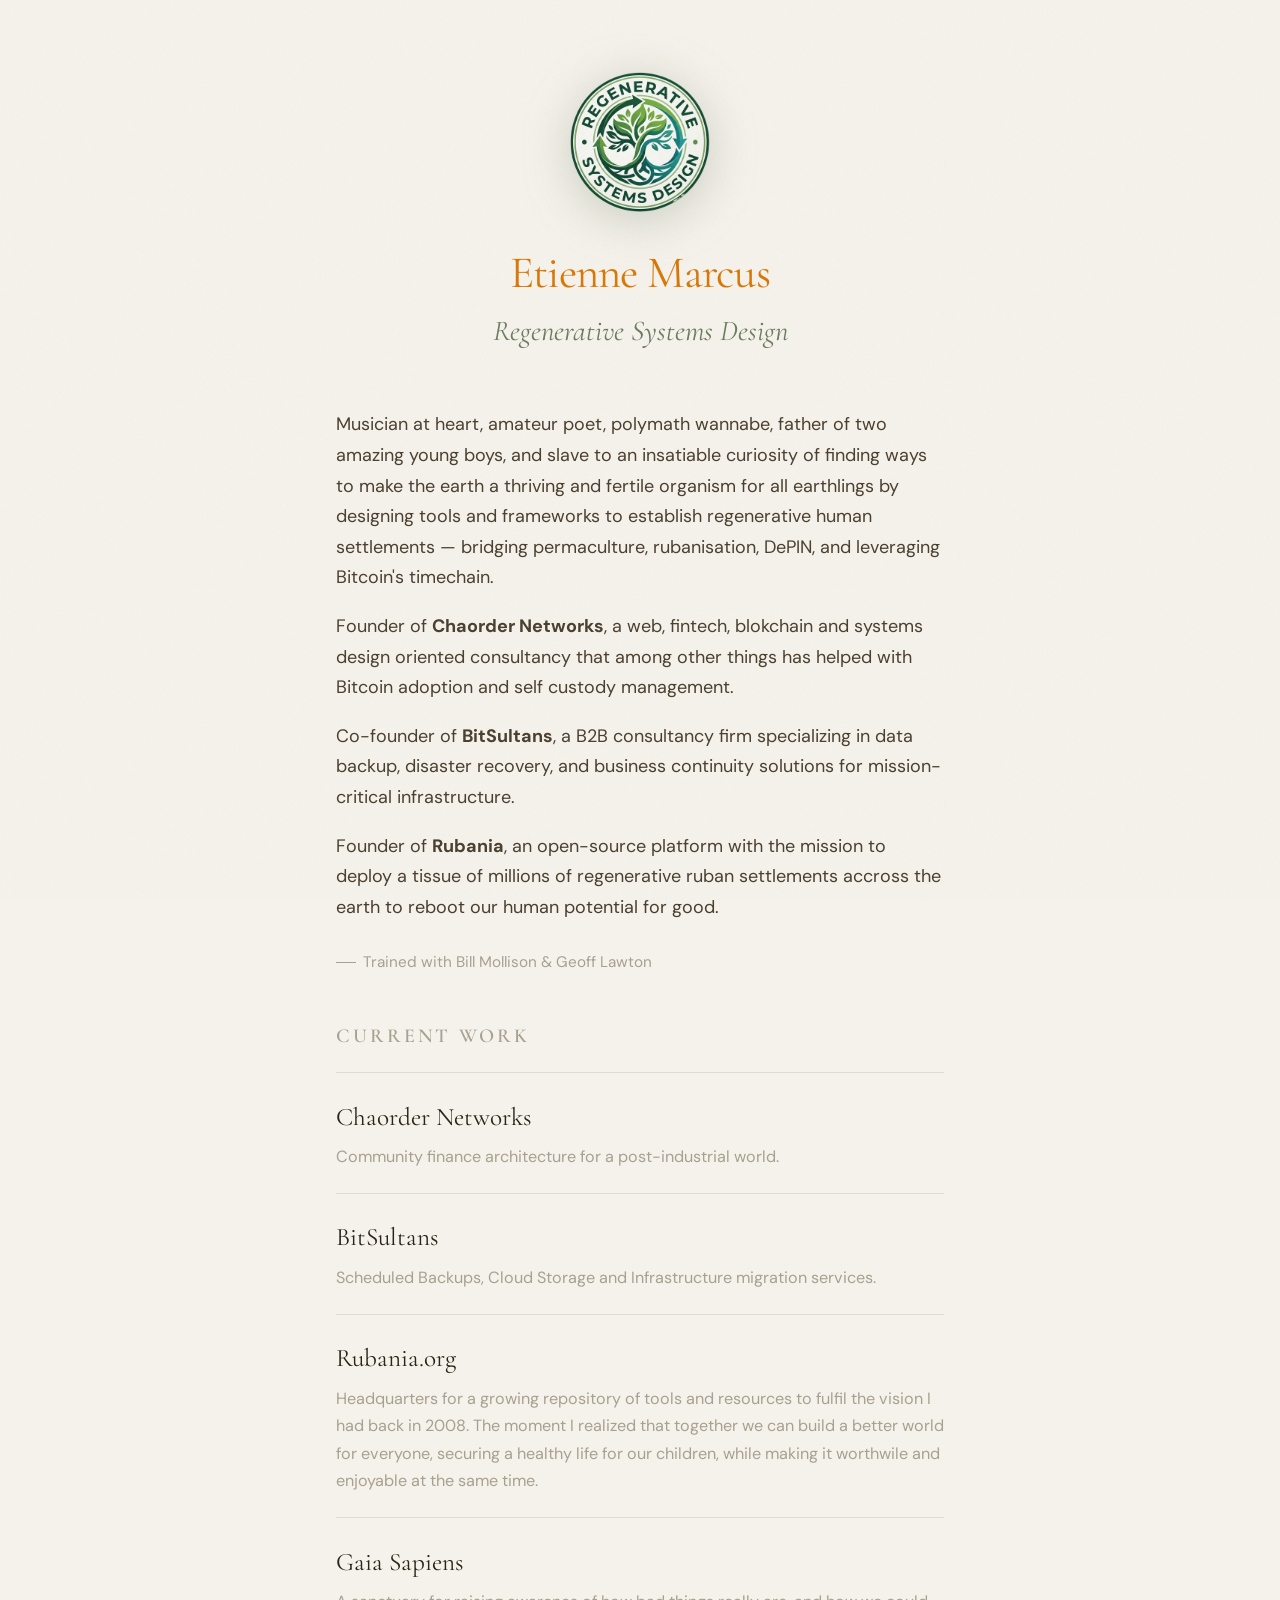
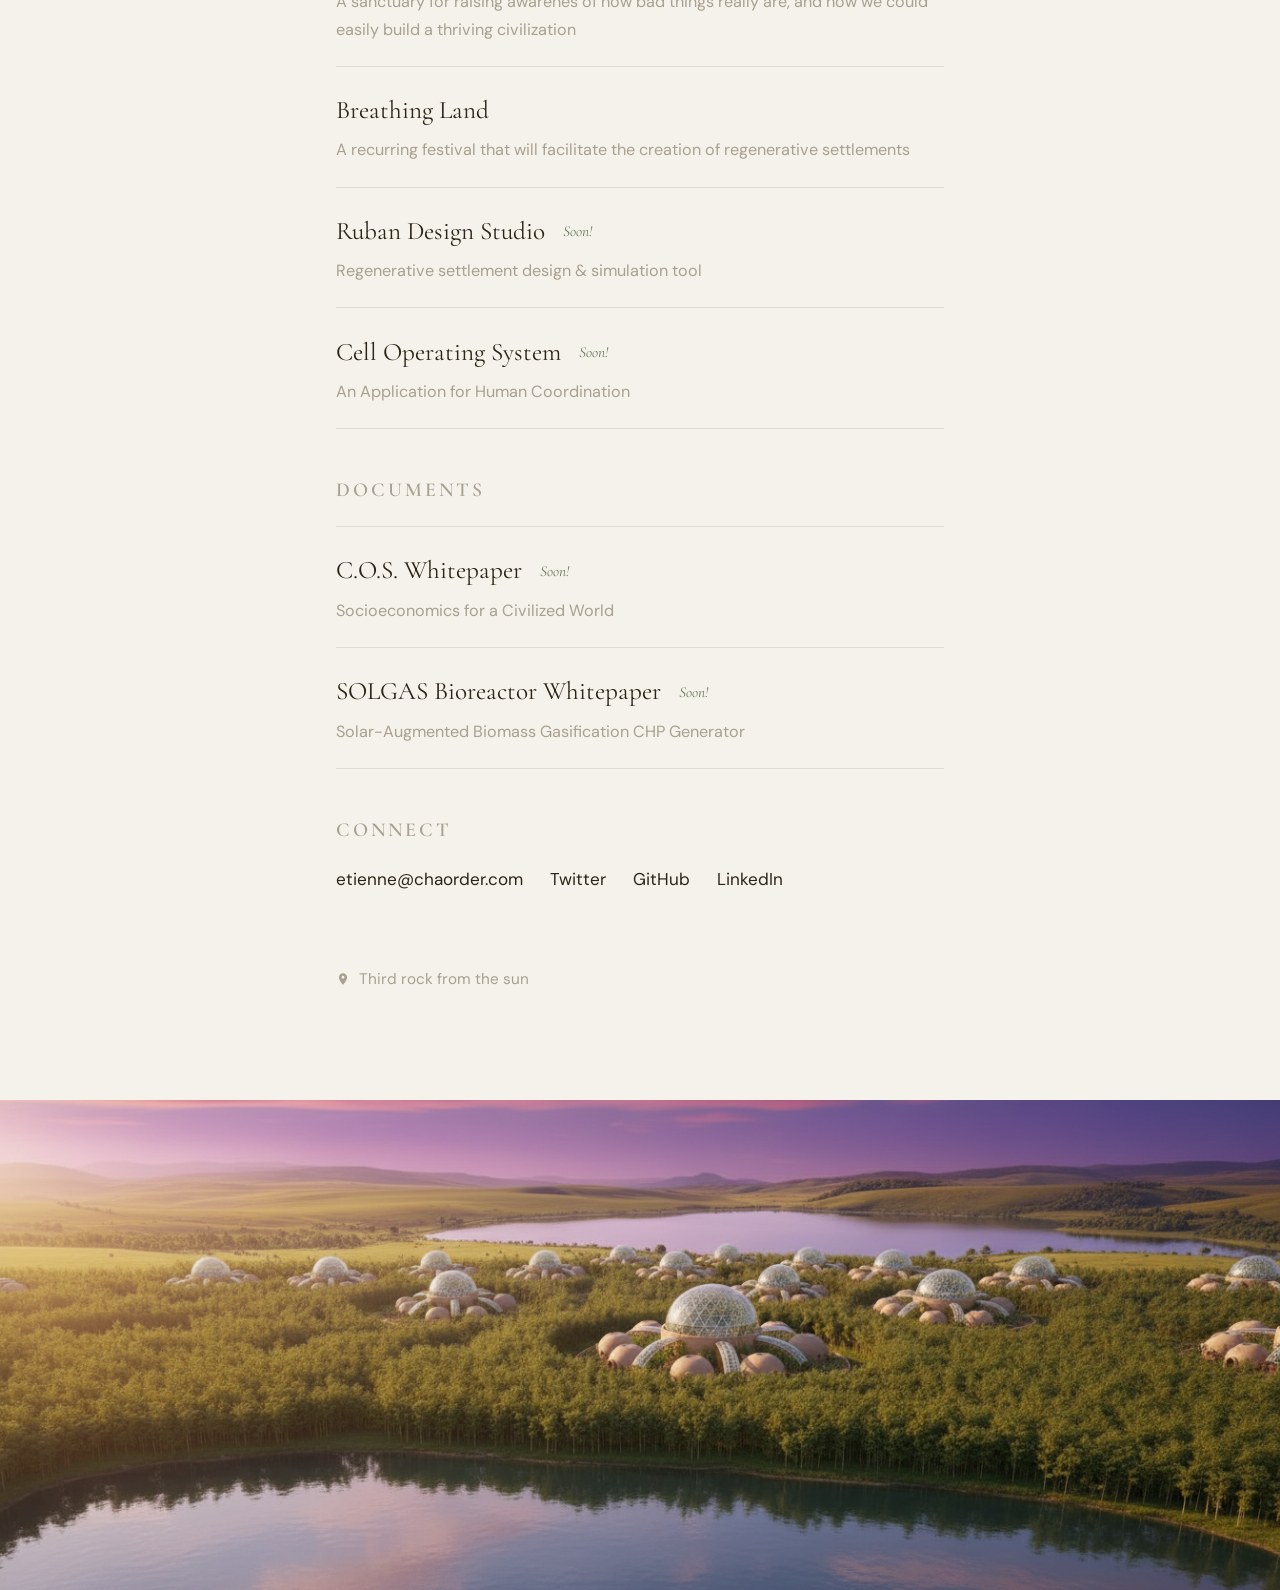
==== index.html @ 53971b7a "Color main title orange Co-Authored-By: Claude Opus 4.6 (1M context) <noreply@anthropic.com>" ====
<!DOCTYPE html>
<html lang="en">
<head>
  <meta charset="UTF-8">
  <meta name="viewport" content="width=device-width, initial-scale=1.0">
  <title>Marcus Pub</title>
  <meta name="description" content="Regenerative systems designer. Founder of Rubania. Building tools that bridge permaculture principles with decentralized coordination.">
  
  <link rel="icon" type="image/png" href="images/favicon.png">
  <link rel="preconnect" href="https://fonts.googleapis.com">
  <link rel="preconnect" href="https://fonts.gstatic.com" crossorigin>
  <link href="https://fonts.googleapis.com/css2?family=Cormorant+Garamond:ital,wght@0,400;0,600;1,400&family=DM+Sans:wght@400;500&display=swap" rel="stylesheet">
  
  <style>
    :root {
      --color-earth: #2c2416;
      --color-soil: #4a3f2f;
      --color-sage: #6b7c5e;
      --color-stone: #a8a090;
      --color-sand: #e8e2d6;
      --color-cream: #f5f2eb;
      --font-display: 'Cormorant Garamond', Georgia, serif;
      --font-body: 'DM Sans', -apple-system, sans-serif;
    }

    * {
      margin: 0;
      padding: 0;
      box-sizing: border-box;
    }

    html {
      font-size: 18px;
      scroll-behavior: smooth;
    }

    body {
      font-family: var(--font-body);
      background: var(--color-cream);
      color: var(--color-earth);
      line-height: 1.7;
      min-height: 100vh;
      position: relative;
      overflow-x: hidden;
    }

    /* Subtle texture overlay */
    body::before {
      content: '';
      position: fixed;
      top: 0;
      left: 0;
      width: 100%;
      height: 100%;
      background-image: url("data:image/svg+xml,%3Csvg viewBox='0 0 400 400' xmlns='http://www.w3.org/2000/svg'%3E%3Cfilter id='noiseFilter'%3E%3CfeTurbulence type='fractalNoise' baseFrequency='0.9' numOctaves='4' stitchTiles='stitch'/%3E%3C/filter%3E%3Crect width='100%25' height='100%25' filter='url(%23noiseFilter)'/%3E%3C/svg%3E");
      opacity: 0.03;
      pointer-events: none;
      z-index: 1000;
    }

    .container {
      max-width: 680px;
      margin: 0 auto;
      padding: 4rem 2rem;
      min-height: 100vh;
      display: flex;
      flex-direction: column;
      justify-content: center;
    }

    header {
      margin-bottom: 3rem;
      animation: fadeUp 0.8s ease-out;
    }

    .logo-container {
      display: flex;
      justify-content: center;
      margin-bottom: 2rem;
    }

    .logo {
      width: 140px;
      height: 140px;
      border-radius: 50%;
      object-fit: cover;
      animation: float 6s ease-in-out infinite, fadeUp 0.8s ease-out;
      filter: drop-shadow(0 8px 24px rgba(107, 124, 94, 0.3));
      transition: transform 0.4s ease, filter 0.4s ease;
    }

    .logo:hover {
      transform: scale(1.08);
      filter: drop-shadow(0 12px 32px rgba(107, 124, 94, 0.5));
    }

    @keyframes float {
      0%, 100% {
        transform: translateY(0px);
      }
      50% {
        transform: translateY(-8px);
      }
    }

    h1 {
      font-family: var(--font-display);
      font-size: 2.5rem;
      font-weight: 400;
      letter-spacing: -0.02em;
      line-height: 1.1;
      margin-bottom: 0.5rem;
      color: #d97706;
    }

    .tagline {
      display: block;
      text-align: center;
      font-family: var(--font-display);
      font-size: 1.6rem;
      font-style: italic;
      color: var(--color-sage);
    }

    .intro {
      margin-bottom: 2.5rem;
      animation: fadeUp 0.8s ease-out 0.1s backwards;
    }

    .intro p {
      margin-bottom: 1rem;
      color: var(--color-soil);
    }

    .intro p:last-child {
      margin-bottom: 0;
    }

    .lineage {
      display: inline-flex;
      align-items: center;
      gap: 0.4rem;
      font-size: 0.85rem;
      color: var(--color-stone);
      margin-top: 0.5rem;
    }

    .lineage::before {
      content: '';
      width: 20px;
      height: 1px;
      background: var(--color-stone);
    }

    .work {
      margin-bottom: 2.5rem;
      animation: fadeUp 0.8s ease-out 0.2s backwards;
    }

    .work h2 {
      font-family: var(--font-display);
      font-size: 1.1rem;
      font-weight: 600;
      text-transform: uppercase;
      letter-spacing: 0.15em;
      color: var(--color-stone);
      margin-bottom: 1rem;
    }

    .project {
      padding: 1.25rem 0;
      border-top: 1px solid rgba(44, 36, 22, 0.1);
    }

    .project:last-child {
      border-bottom: 1px solid rgba(44, 36, 22, 0.1);
    }

    .project a {
      display: block;
      text-decoration: none;
      color: inherit;
      transition: all 0.3s ease;
    }

    .project a:hover {
      transform: translateX(8px);
    }

    .project-name {
      font-family: var(--font-display);
      font-size: 1.4rem;
      font-weight: 400;
      margin-bottom: 0.25rem;
      display: flex;
      align-items: center;
      gap: 0.5rem;
    }

    .project-name::after {
      content: '→';
      font-size: 1rem;
      opacity: 0;
      transform: translateX(-8px);
      transition: all 0.3s ease;
    }

    .project a:hover .project-name::after {
      opacity: 1;
      transform: translateX(0);
    }

    .project-desc {
      font-size: 0.9rem;
      color: var(--color-stone);
    }

    .project.no-link {
      cursor: default;
    }

    .soon {
      font-family: var(--font-display);
      font-style: italic;
      font-size: 0.85rem;
      color: var(--color-sage);
      margin-left: 0.6em;
      font-weight: 400;
    }

    .connect {
      animation: fadeUp 0.8s ease-out 0.3s backwards;
    }

    .connect h2 {
      font-family: var(--font-display);
      font-size: 1.1rem;
      font-weight: 600;
      text-transform: uppercase;
      letter-spacing: 0.15em;
      color: var(--color-stone);
      margin-bottom: 1rem;
    }

    .links {
      display: flex;
      flex-wrap: wrap;
      gap: 1.5rem;
    }

    .links a {
      color: var(--color-earth);
      text-decoration: none;
      font-size: 0.95rem;
      position: relative;
      transition: color 0.3s ease;
    }

    .links a::after {
      content: '';
      position: absolute;
      bottom: -2px;
      left: 0;
      width: 100%;
      height: 1px;
      background: var(--color-sage);
      transform: scaleX(0);
      transform-origin: right;
      transition: transform 0.3s ease;
    }

    .links a:hover {
      color: var(--color-sage);
    }

    .links a:hover::after {
      transform: scaleX(1);
      transform-origin: left;
    }

    footer {
      margin-top: auto;
      padding-top: 4rem;
      animation: fadeUp 0.8s ease-out 0.4s backwards;
    }

    .location {
      font-size: 0.85rem;
      color: var(--color-stone);
      display: flex;
      align-items: center;
      gap: 0.5rem;
    }

    .location svg {
      width: 14px;
      height: 14px;
      fill: currentColor;
    }

    @keyframes fadeUp {
      from {
        opacity: 0;
        transform: translateY(20px);
      }
      to {
        opacity: 1;
        transform: translateY(0);
      }
    }

    @media (max-width: 600px) {
      html {
        font-size: 16px;
      }

      .container {
        padding: 3rem 1.5rem;
      }

      h1 {
        font-size: 2rem;
      }

      .logo {
        width: 110px;
        height: 110px;
      }

      .links {
        gap: 1rem 1.5rem;
      }
    }

    /* Bottom banner */
    .banner {
      width: 100%;
      margin-top: 2rem;
      animation: fadeUp 0.8s ease-out 0.5s backwards;
    }

    .banner img {
      width: 100%;
      height: auto;
      display: block;
    }

    /* Dark mode support */
    @media (prefers-color-scheme: dark) {
      :root {
        --color-earth: #e8e2d6;
        --color-soil: #c4bba8;
        --color-sage: #8fa07a;
        --color-stone: #7a7468;
        --color-sand: #3a352c;
        --color-cream: #1a1814;
      }
    }
  </style>
</head>
<body>
  <div class="container">
    <header>
      <div class="logo-container">
        <img src="images/regen.png" alt="Regen Logo" class="logo">
      </div>
      <h1><center>Etienne Marcus</center></h1>
      <span class="tagline">Regenerative Systems Design</span>
    </header>

    <section class="intro">
      <p>
        Musician at heart, amateur poet, polymath wannabe, father of two amazing young boys,
        and slave to an insatiable curiosity of finding ways to
        make the earth a thriving and fertile organism for all earthlings by designing tools and frameworks to establish regenerative human settlements — bridging permaculture, rubanisation, DePIN, and leveraging Bitcoin's timechain.
      </p>
      <p>
        Founder of <strong>Chaorder Networks</strong>, a web, fintech, blokchain and systems design oriented consultancy that among other things has helped with Bitcoin adoption and self custody management.
      </p>
      <p>
        Co-founder of <strong>BitSultans</strong>, a B2B consultancy firm specializing in data backup, disaster recovery, and business continuity solutions for mission-critical infrastructure.
      </p> 
      <p>
        Founder of <strong>Rubania</strong>, an open-source platform with the mission to deploy a tissue of millions of regenerative ruban settlements accross the earth to reboot our human potential for good.
      </p>
      <div class="lineage">
        Trained with Bill Mollison & Geoff Lawton
      </div>
    </section>

    <section class="work">
      <h2>Current Work</h2>

      <div class="project">
        <a href="https://chaorder.com" target="_blank" rel="noopener">
          <div class="project-name">Chaorder Networks</div>
          <div class="project-desc">Community finance architecture for a post-industrial world.</div>
        </a>
      </div>

      <div class="project">
        <a href="https://www.bitsultans.it/" target="_blank" rel="noopener">
          <div class="project-name">BitSultans</div>
          <div class="project-desc">Scheduled Backups, Cloud Storage and Infrastructure migration services.</div>
        </a>
      </div>

      <div class="project">
        <a href="https://www.rubania.org" target="_blank" rel="noopener">
          <div class="project-name">Rubania.org</div>
          <div class="project-desc">Headquarters for a growing repository of tools and resources to fulfil the vision I had back in 2008. The moment I realized that together we can build a better world for everyone, securing a healthy life for our children, while making it worthwile and enjoyable at the same time.</div>
        </a>
      </div>

      <div class="project">
        <a href="https://gaiasapiens.org" target="_blank" rel="noopener">
          <div class="project-name">Gaia Sapiens</div>
          <div class="project-desc">A sanctuary for raising awarenes of how bad things really are, and how we could easily build a thriving civilization</div>
        </a>
      </div>

      <div class="project">
        <a href="https://www.breathing.land/" target="_blank" rel="noopener">
          <div class="project-name">Breathing Land</div>
          <div class="project-desc">A recurring festival that will facilitate the creation of regenerative settlements</div>
        </a>
      </div>
      
      <div class="project no-link">
        <div class="project-name">Ruban Design Studio <span class="soon">Soon!</span></div>
        <div class="project-desc">Regenerative settlement design & simulation tool</div>
      </div>

      <div class="project no-link">
        <div class="project-name">Cell Operating System <span class="soon">Soon!</span></div>
        <div class="project-desc">An Application for Human Coordination</div>
      </div>
    </section>

    <section class="work">
      <h2>Documents</h2>

      <div class="project no-link">
        <div class="project-name">C.O.S. Whitepaper <span class="soon">Soon!</span></div>
        <div class="project-desc">Socioeconomics for a Civilized World</div>
      </div>

      <div class="project no-link">
        <div class="project-name">SOLGAS Bioreactor Whitepaper <span class="soon">Soon!</span></div>
        <div class="project-desc">Solar-Augmented Biomass Gasification CHP Generator</div>
      </div>
    </section>

    <section class="connect">
      <h2>Connect</h2>
      <div class="links">
        <a href="mailto:etienne@chaorder.com">etienne@chaorder.com</a>
        <a href="https://twitter.com/etimarcus" target="_blank" rel="noopener">Twitter</a>
        <a href="https://github.com/etimarcus" target="_blank" rel="noopener">GitHub</a>
        <a href="https://linkedin.com/in/ermarcus" target="_blank" rel="noopener">LinkedIn</a>
      </div>
    </section>

    <footer>
      <div class="location">
        <svg xmlns="http://www.w3.org/2000/svg" viewBox="0 0 24 24"><path d="M12 2C8.13 2 5 5.13 5 9c0 5.25 7 13 7 13s7-7.75 7-13c0-3.87-3.13-7-7-7zm0 9.5c-1.38 0-2.5-1.12-2.5-2.5s1.12-2.5 2.5-2.5 2.5 1.12 2.5 2.5-1.12 2.5-2.5 2.5z"/></svg>
        Third rock from the sun
      </div>
    </footer>
  </div>

  <div class="banner">
    <img src="images/banner.png" alt="Regenerative Settlement Vision">
  </div>
</body>
</html>
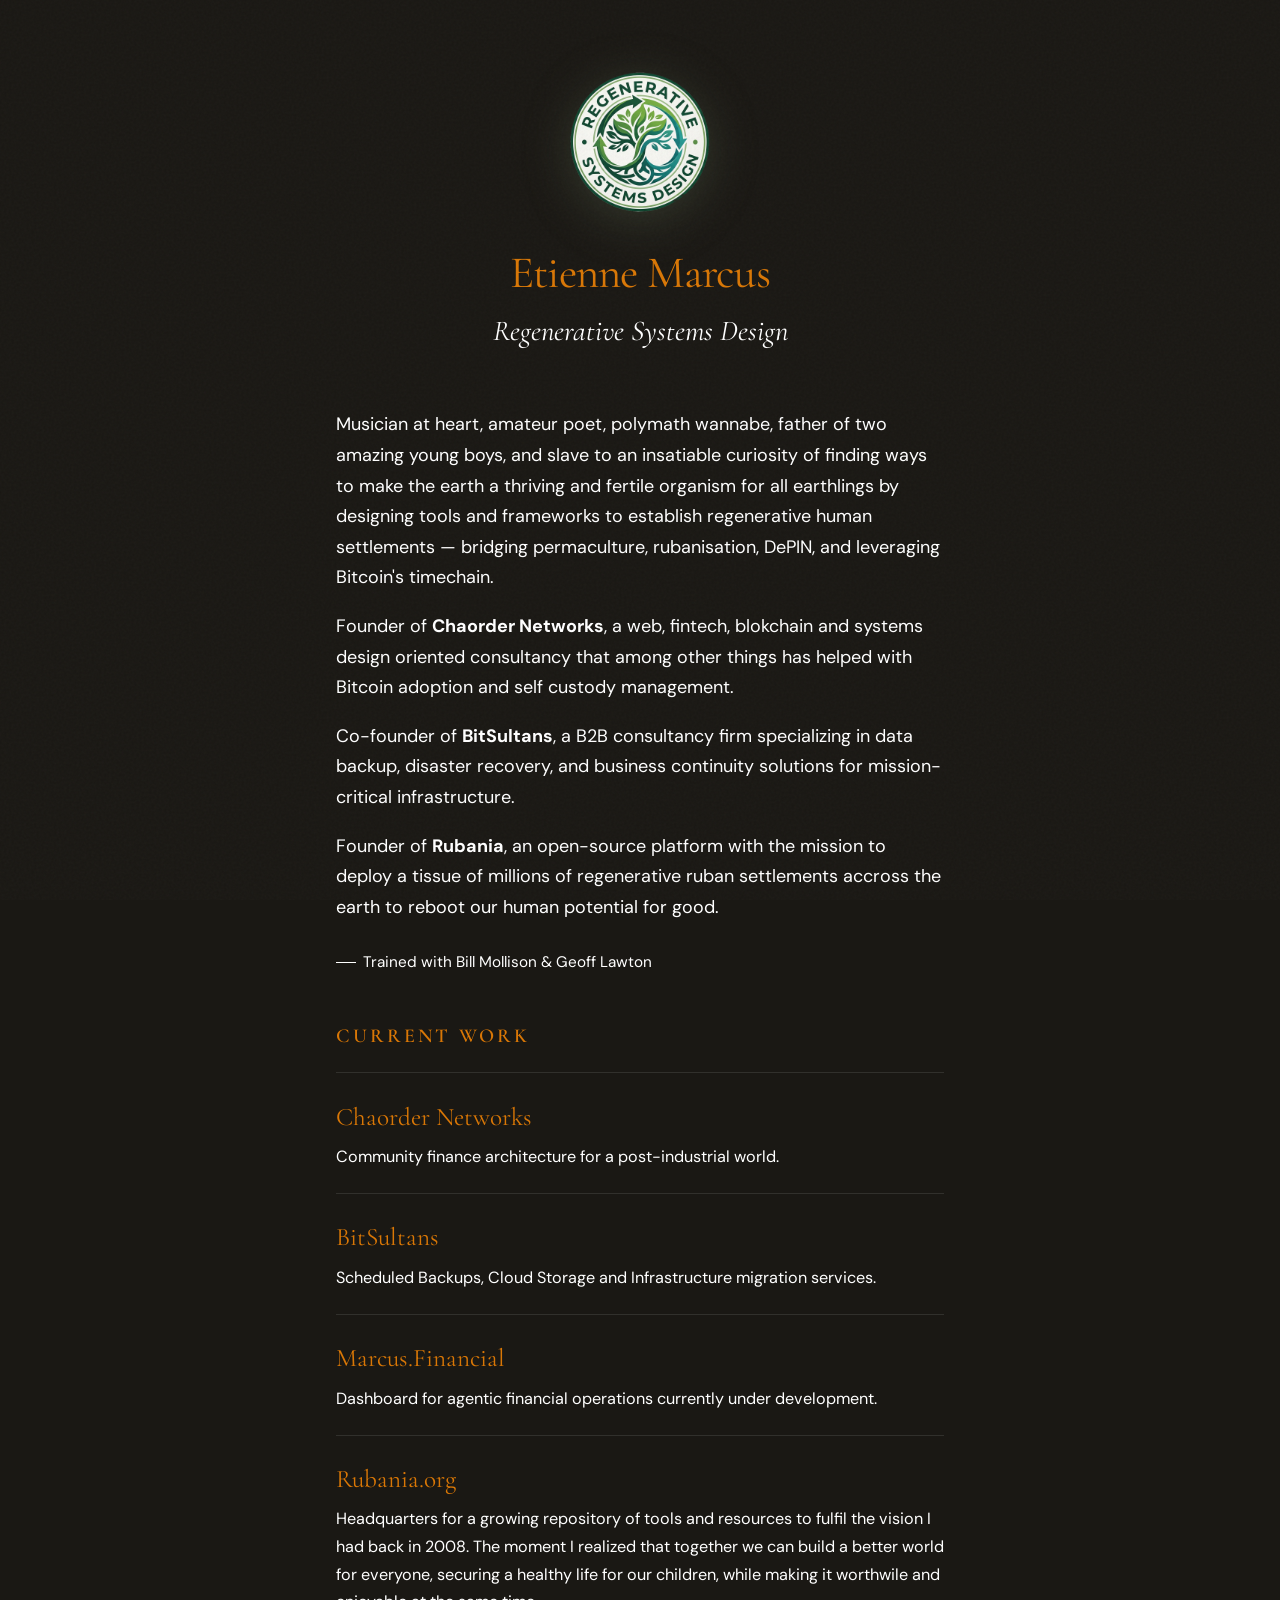
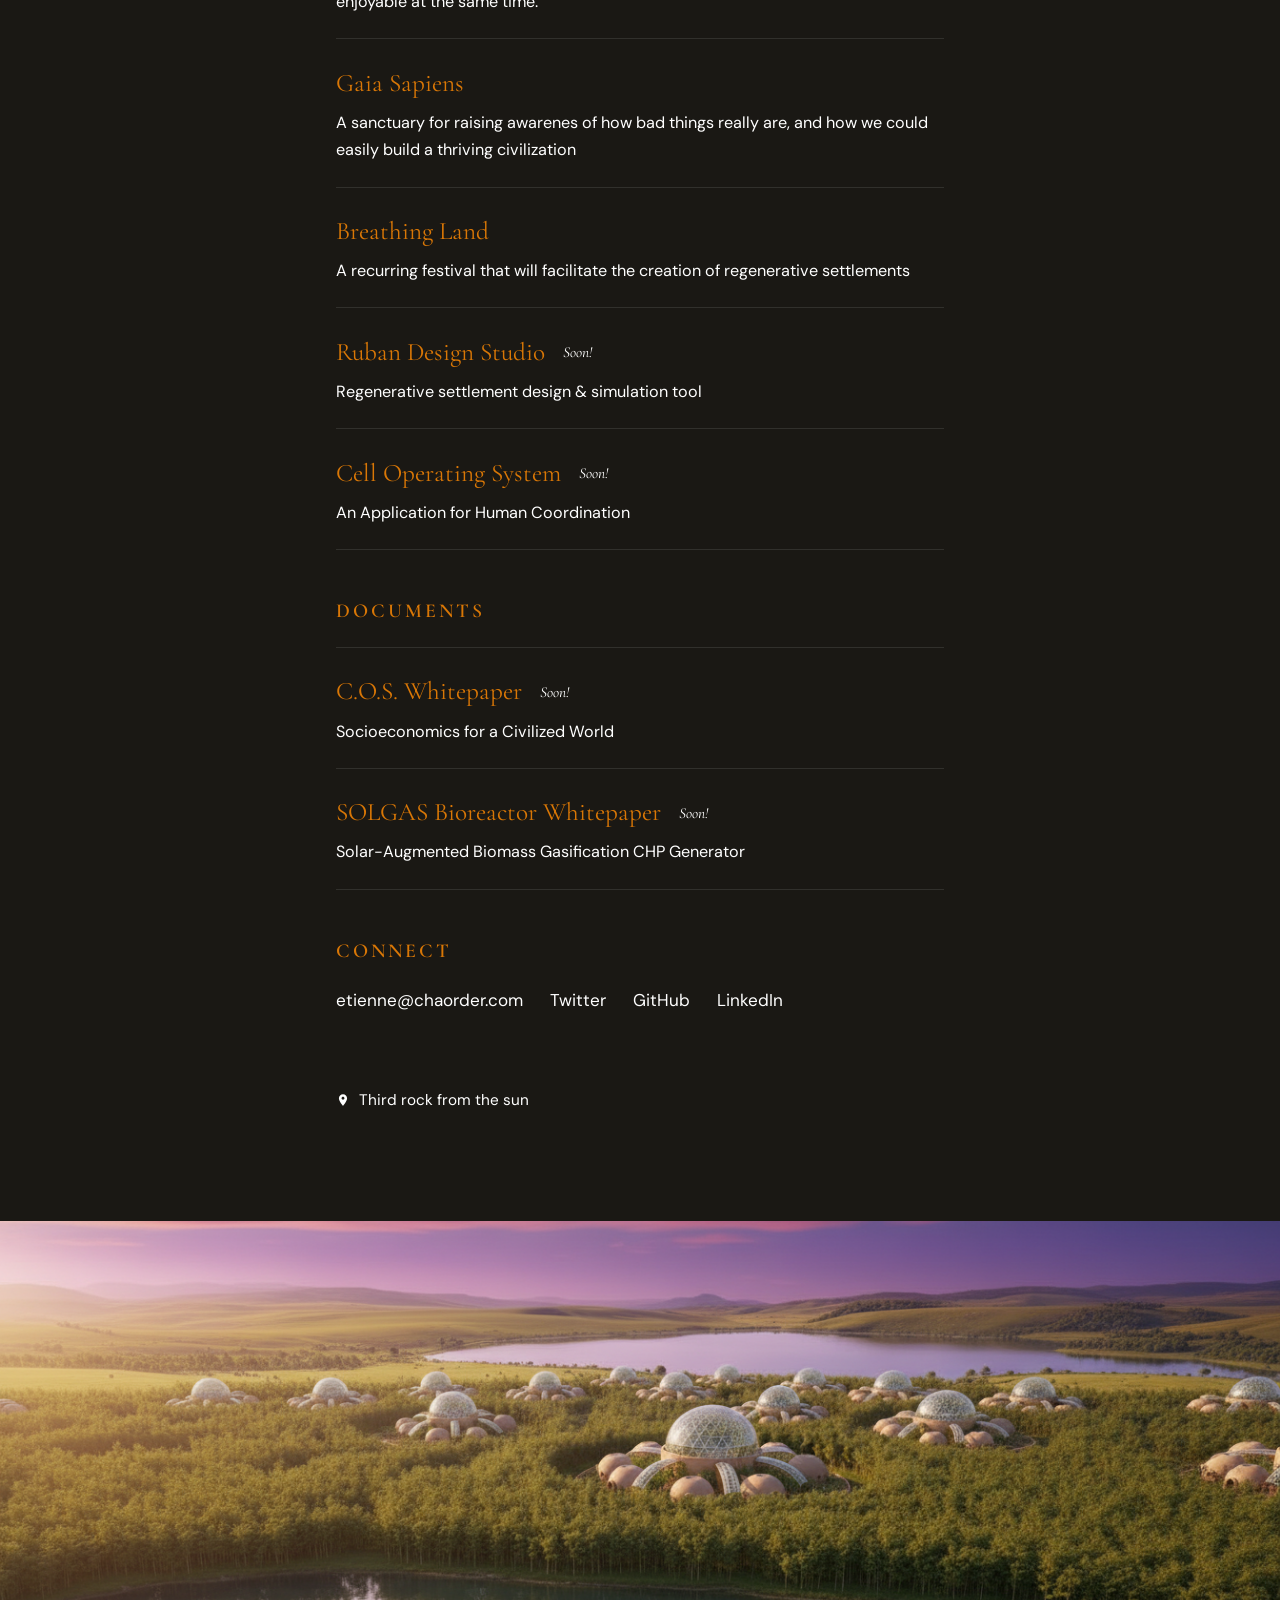
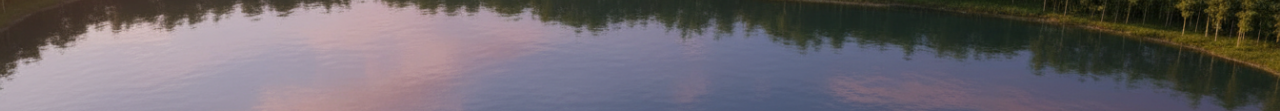
==== commit 88c5b114: "Add Marcus.Financial section, switch to dark theme with orange titles Co-Authored-By: Claude Opus 4." ====
--- a/index.html
+++ b/index.html
@@ -13,12 +13,13 @@
   
   <style>
     :root {
-      --color-earth: #2c2416;
-      --color-soil: #4a3f2f;
-      --color-sage: #6b7c5e;
-      --color-stone: #a8a090;
+      --color-earth: #ffffff;
+      --color-soil: #ffffff;
+      --color-sage: #ffffff;
+      --color-stone: #ffffff;
       --color-sand: #e8e2d6;
-      --color-cream: #f5f2eb;
+      --color-cream: #1a1814;
+      --color-title: #d97706;
       --font-display: 'Cormorant Garamond', Georgia, serif;
       --font-body: 'DM Sans', -apple-system, sans-serif;
     }
@@ -110,7 +111,7 @@
       letter-spacing: -0.02em;
       line-height: 1.1;
       margin-bottom: 0.5rem;
-      color: #d97706;
+      color: var(--color-title);
     }
 
     .tagline {
@@ -163,17 +164,17 @@
       font-weight: 600;
       text-transform: uppercase;
       letter-spacing: 0.15em;
-      color: var(--color-stone);
+      color: var(--color-title);
       margin-bottom: 1rem;
     }
 
     .project {
       padding: 1.25rem 0;
-      border-top: 1px solid rgba(44, 36, 22, 0.1);
+      border-top: 1px solid rgba(255, 255, 255, 0.1);
     }
 
     .project:last-child {
-      border-bottom: 1px solid rgba(44, 36, 22, 0.1);
+      border-bottom: 1px solid rgba(255, 255, 255, 0.1);
     }
 
     .project a {
@@ -195,6 +196,7 @@
       display: flex;
       align-items: center;
       gap: 0.5rem;
+      color: var(--color-title);
     }
 
     .project-name::after {
@@ -238,7 +240,7 @@
       font-weight: 600;
       text-transform: uppercase;
       letter-spacing: 0.15em;
-      color: var(--color-stone);
+      color: var(--color-title);
       margin-bottom: 1rem;
     }
 
@@ -345,17 +347,6 @@
       display: block;
     }
 
-    /* Dark mode support */
-    @media (prefers-color-scheme: dark) {
-      :root {
-        --color-earth: #e8e2d6;
-        --color-soil: #c4bba8;
-        --color-sage: #8fa07a;
-        --color-stone: #7a7468;
-        --color-sand: #3a352c;
-        --color-cream: #1a1814;
-      }
-    }
   </style>
 </head>
 <body>
@@ -406,6 +397,13 @@
       </div>
 
       <div class="project">
+        <a href="https://marcus.financial" target="_blank" rel="noopener">
+          <div class="project-name">Marcus.Financial</div>
+          <div class="project-desc">Dashboard for agentic financial operations currently under development.</div>
+        </a>
+      </div>
+
+      <div class="project">
         <a href="https://www.rubania.org" target="_blank" rel="noopener">
           <div class="project-name">Rubania.org</div>
           <div class="project-desc">Headquarters for a growing repository of tools and resources to fulfil the vision I had back in 2008. The moment I realized that together we can build a better world for everyone, securing a healthy life for our children, while making it worthwile and enjoyable at the same time.</div>
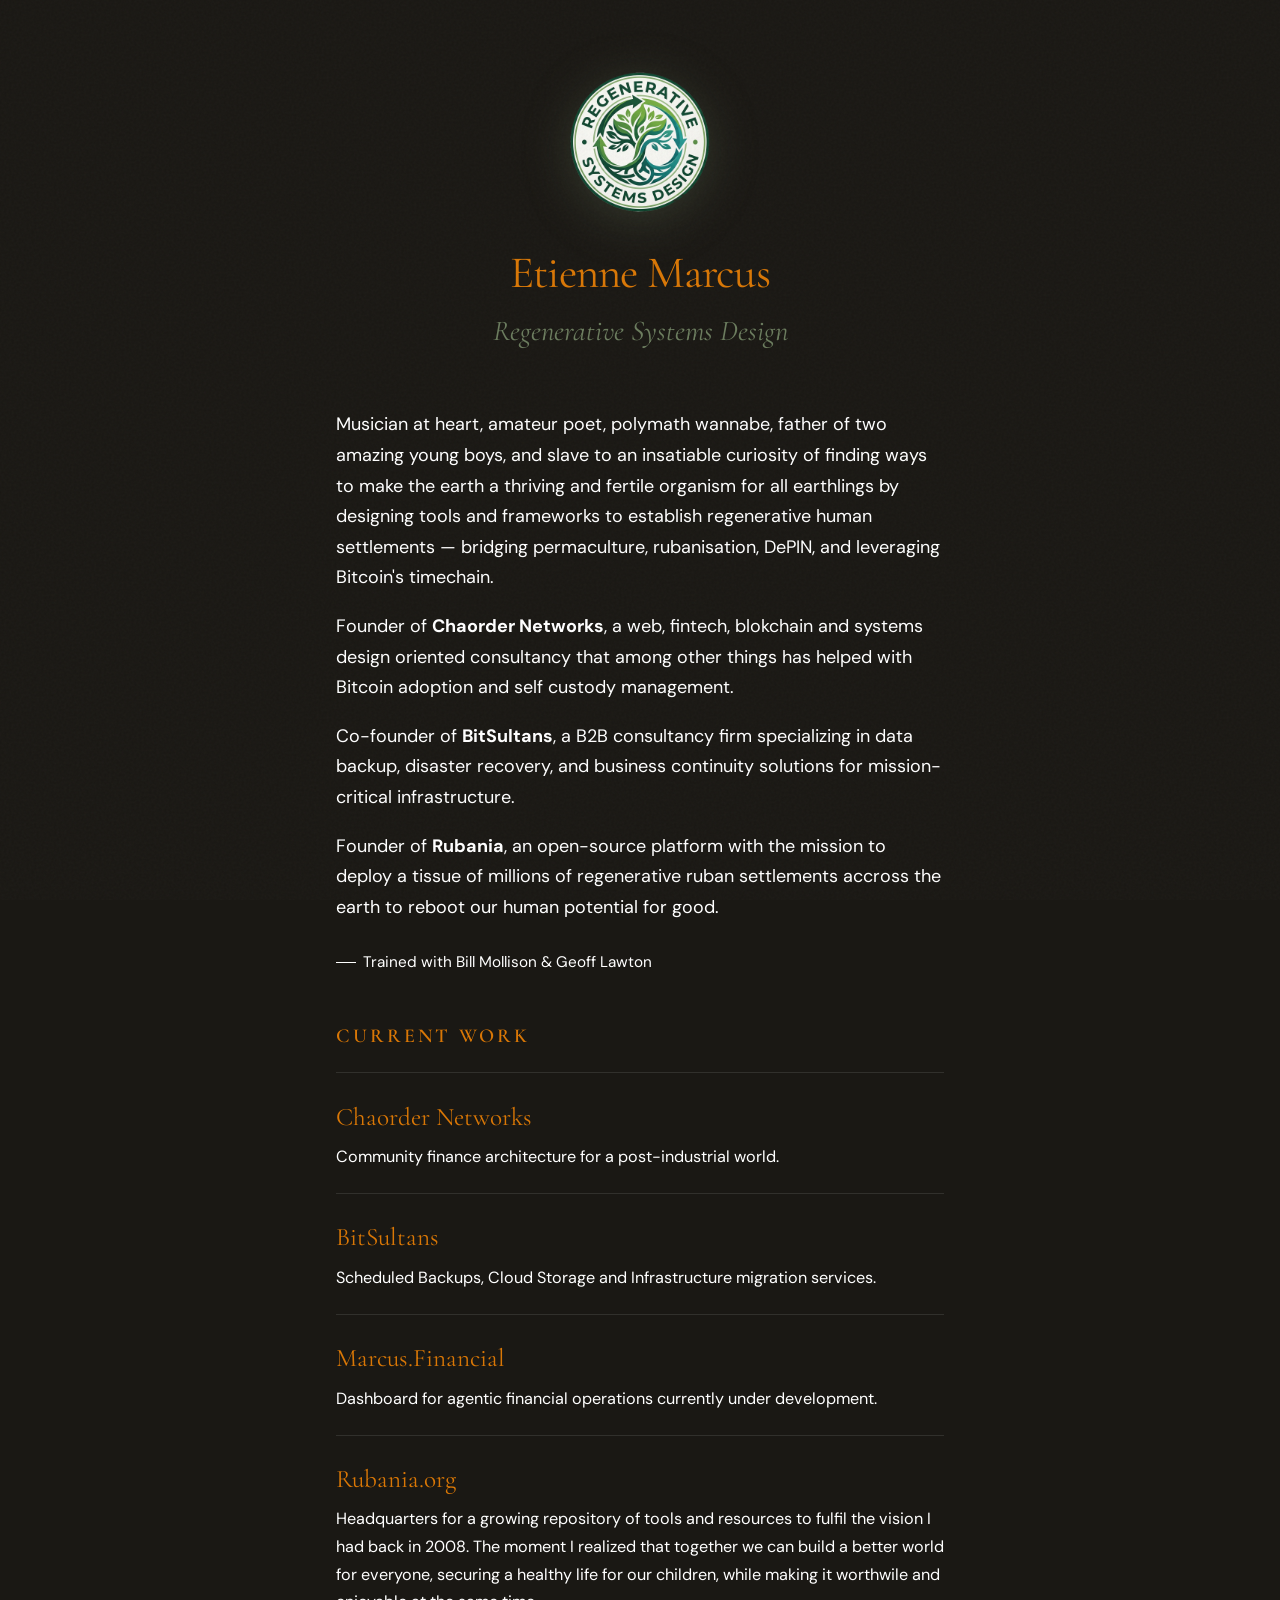
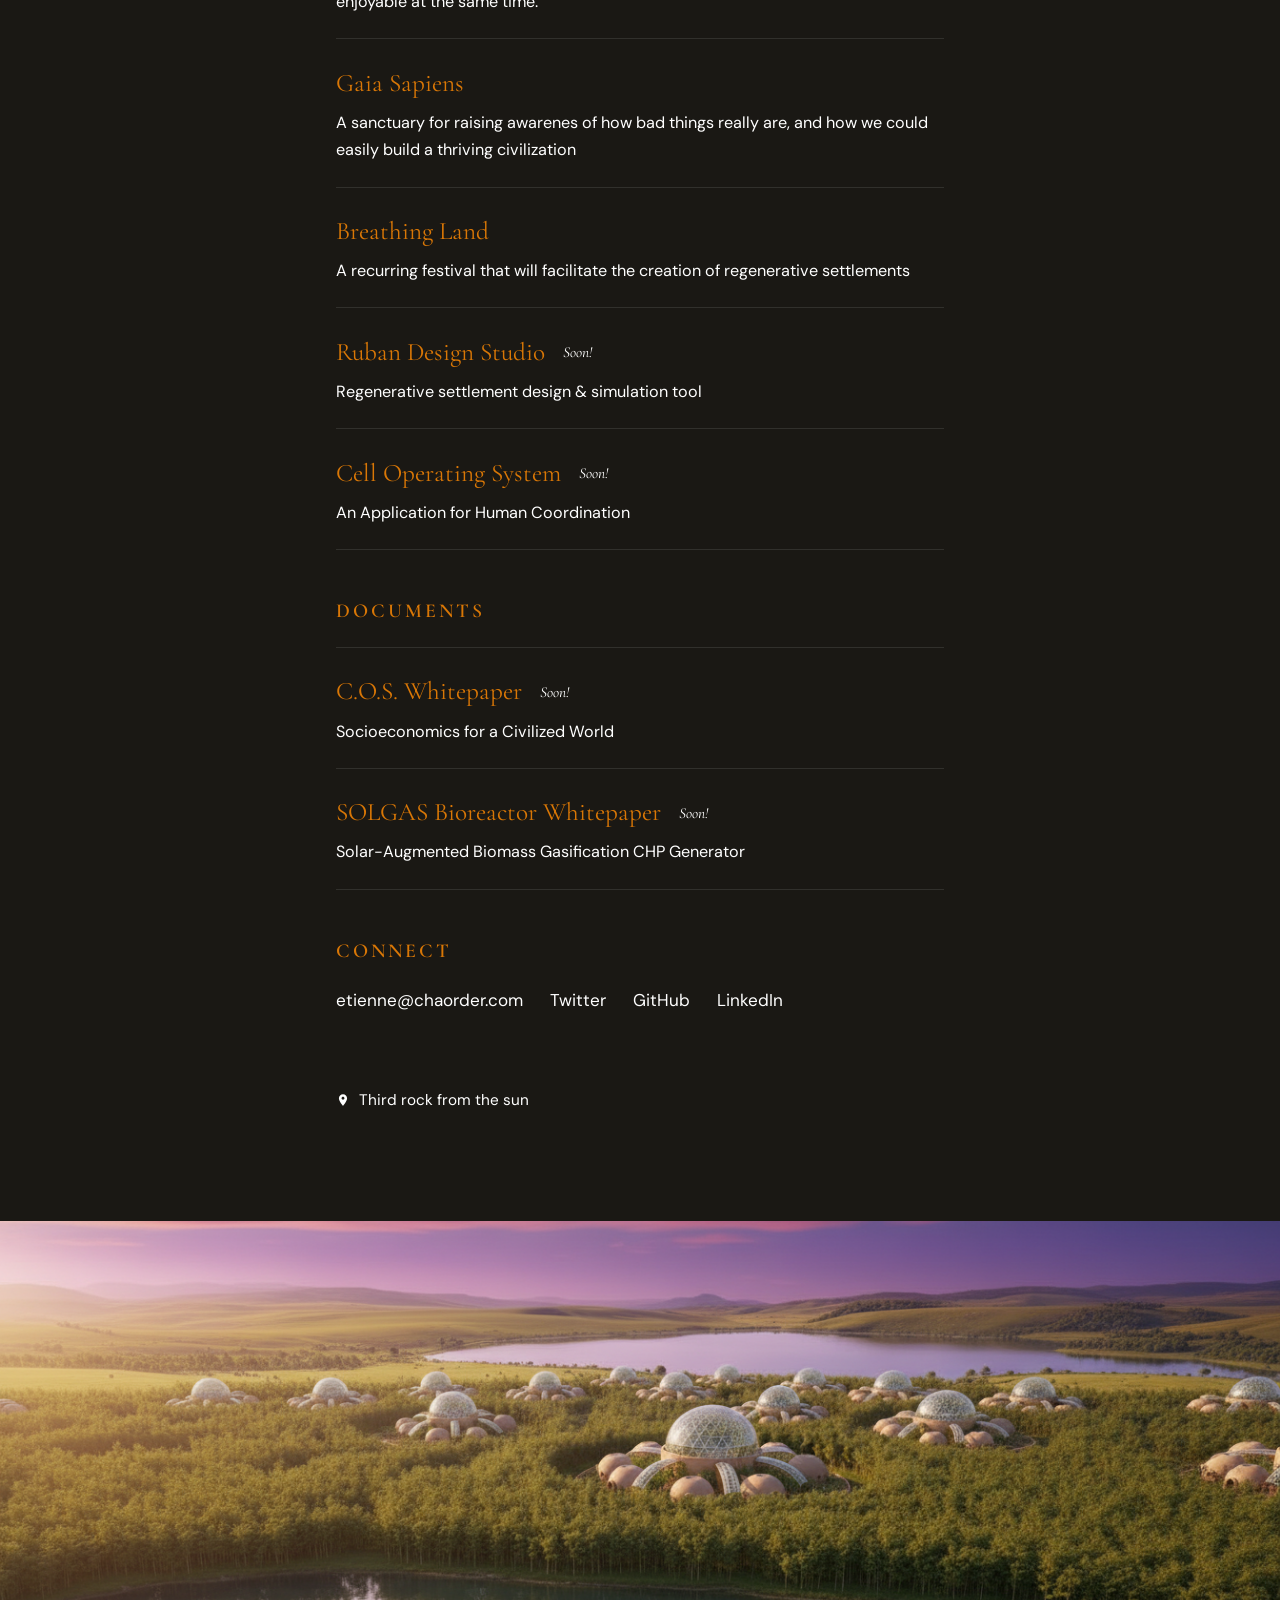
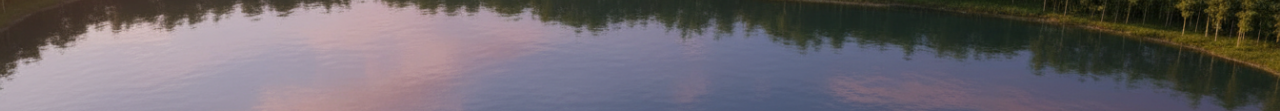
==== commit eedf10e4: "Restore green tagline color Co-Authored-By: Claude Opus 4.6 (1M context) <noreply@anthropic.com>" ====
--- a/index.html
+++ b/index.html
@@ -120,7 +120,7 @@
       font-family: var(--font-display);
       font-size: 1.6rem;
       font-style: italic;
-      color: var(--color-sage);
+      color: #6b7c5e;
     }
 
     .intro {
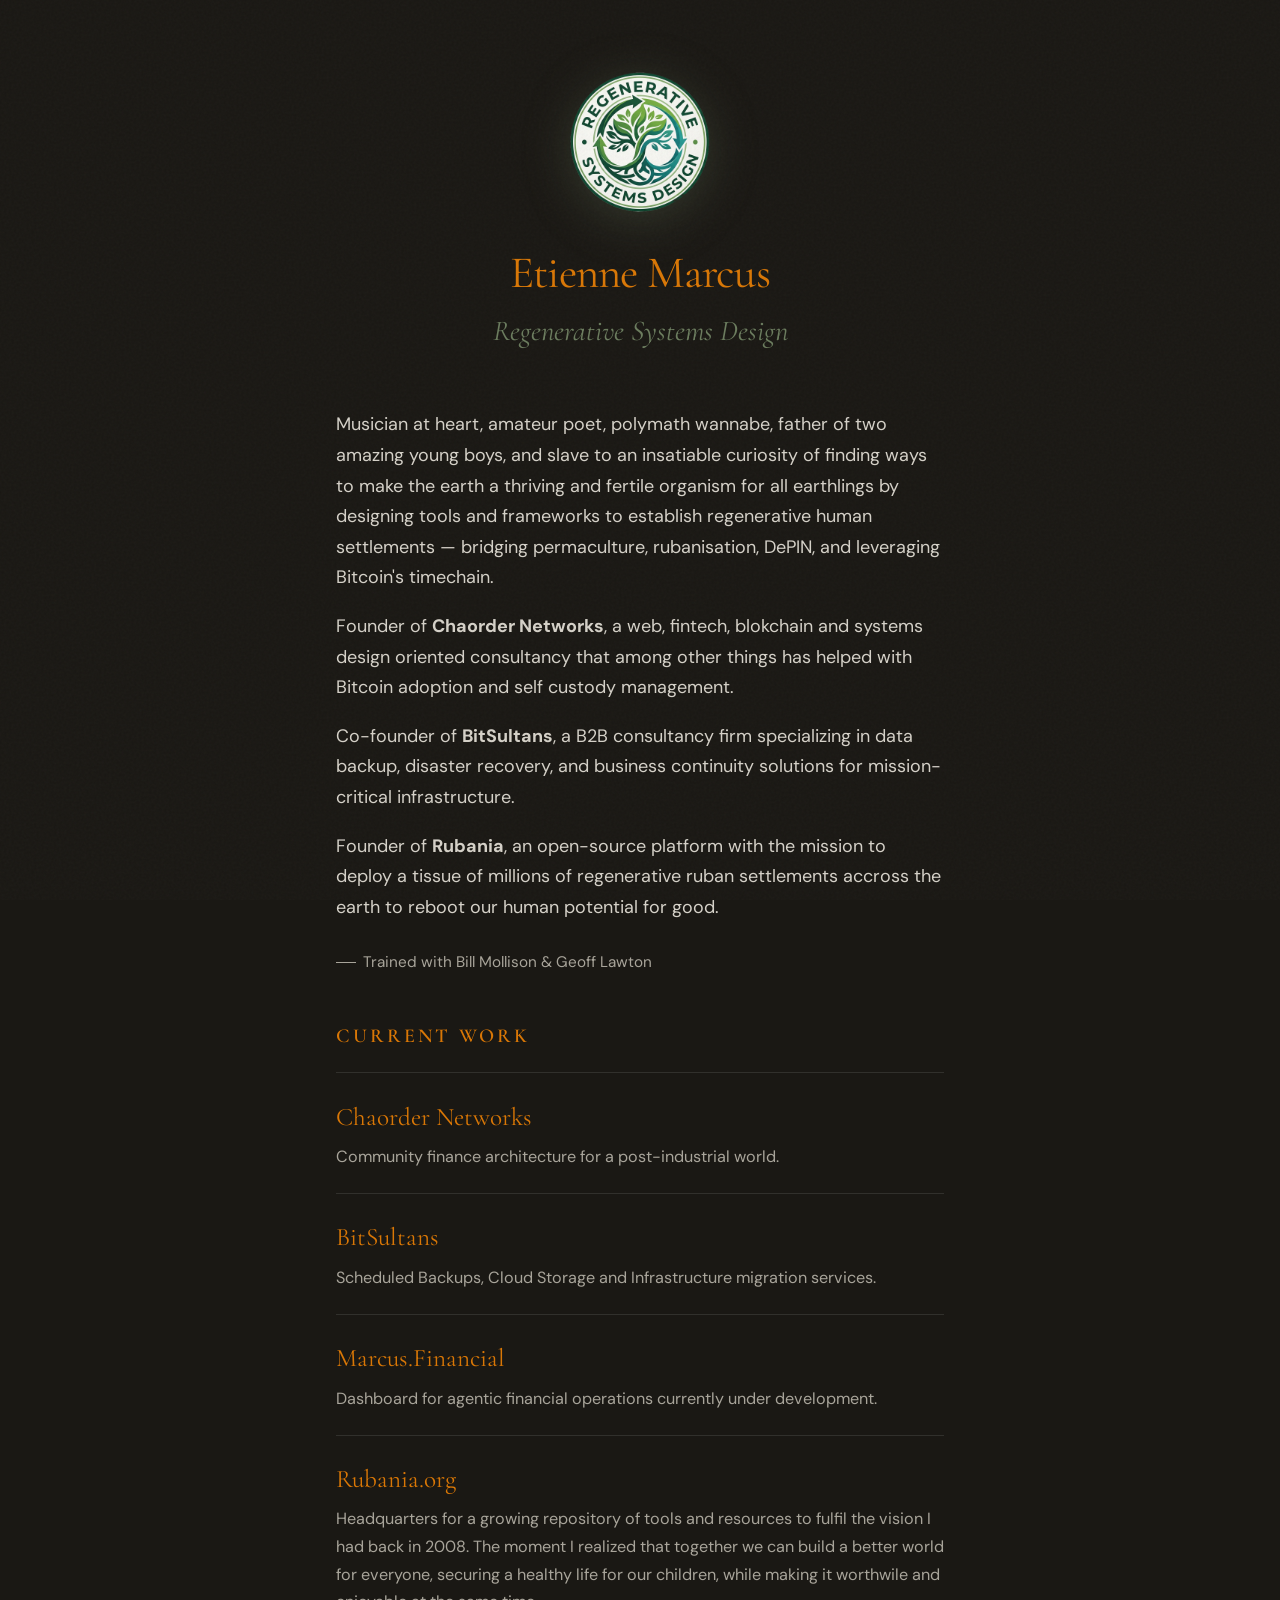
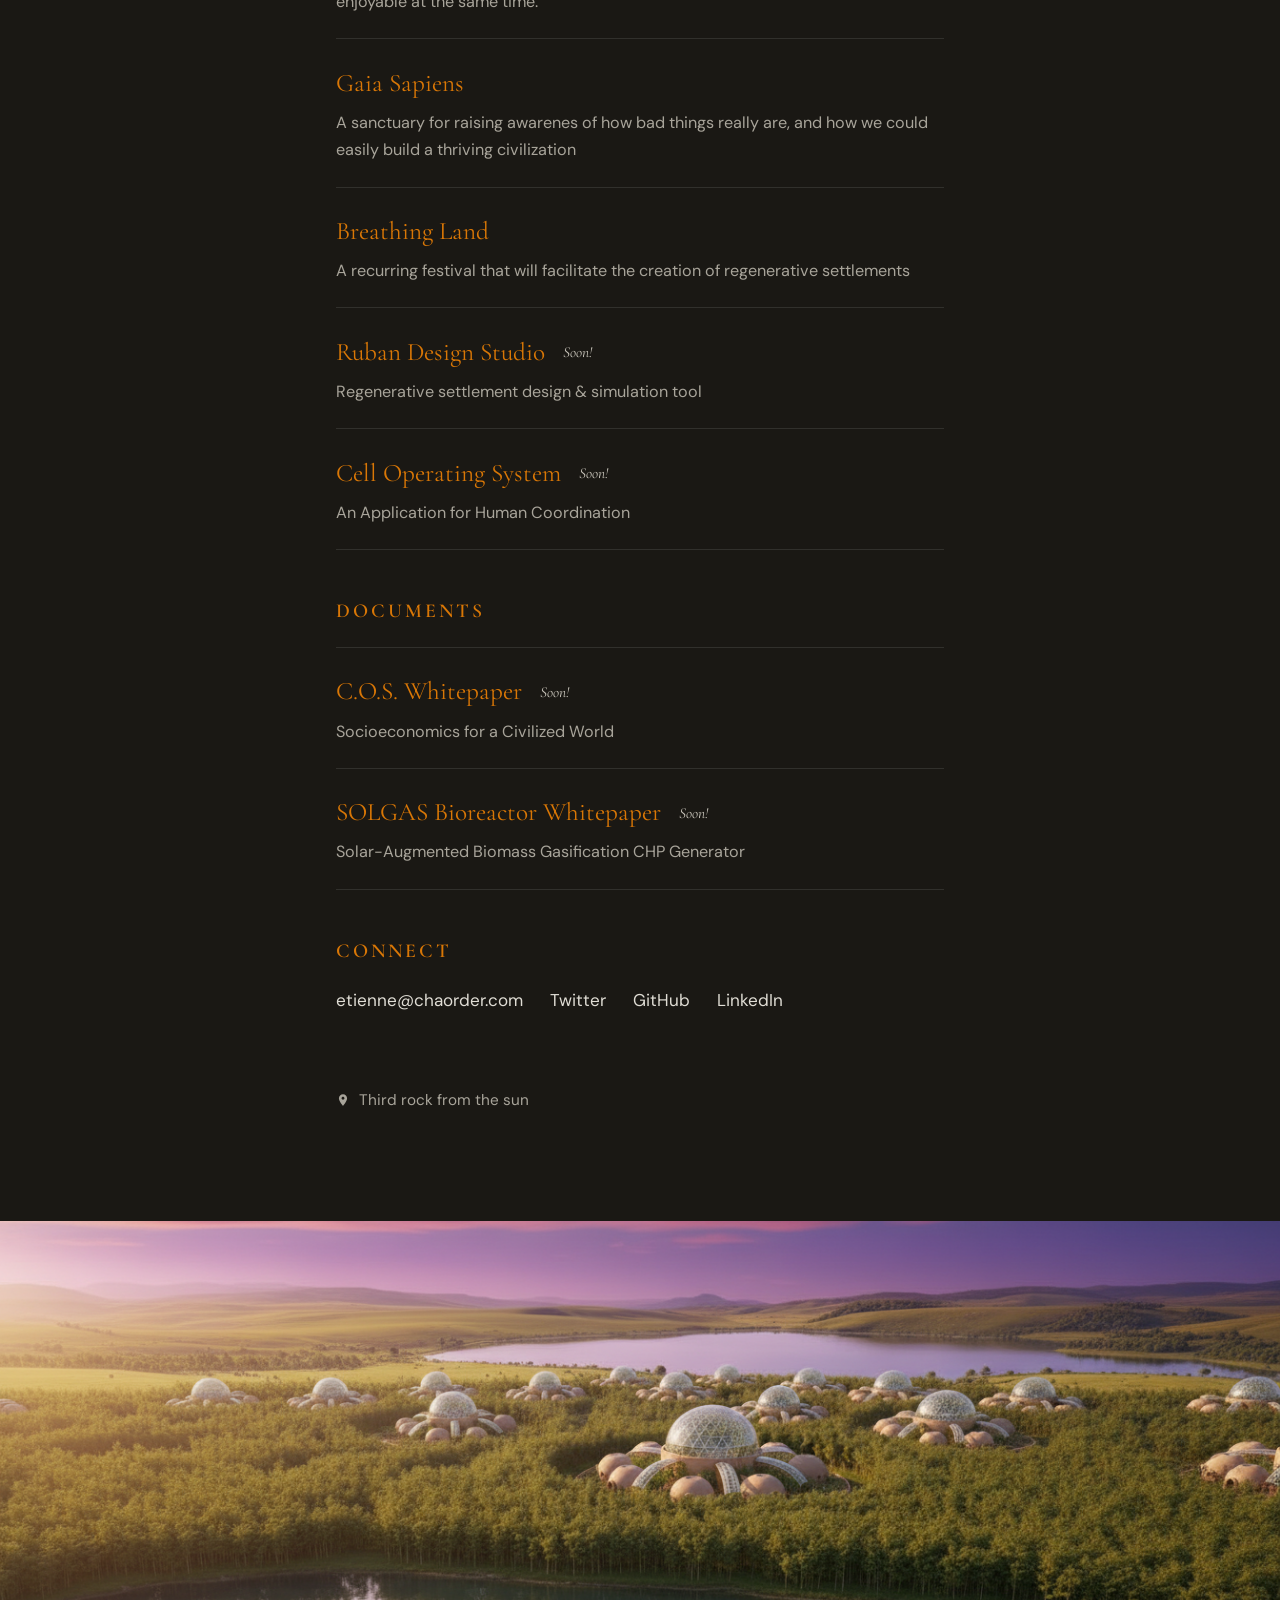
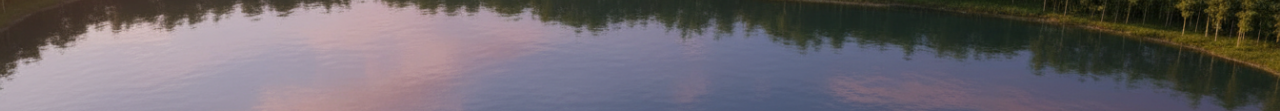
==== commit 3ee4edd3: "Soften white text to off-white tones for less eye strain Co-Authored-By: Claude Opus 4.6 (1M context" ====
--- a/index.html
+++ b/index.html
@@ -13,10 +13,10 @@
   
   <style>
     :root {
-      --color-earth: #ffffff;
-      --color-soil: #ffffff;
-      --color-sage: #ffffff;
-      --color-stone: #ffffff;
+      --color-earth: #e0ddd5;
+      --color-soil: #d5d1c8;
+      --color-sage: #c8c4ba;
+      --color-stone: #a8a49a;
       --color-sand: #e8e2d6;
       --color-cream: #1a1814;
       --color-title: #d97706;
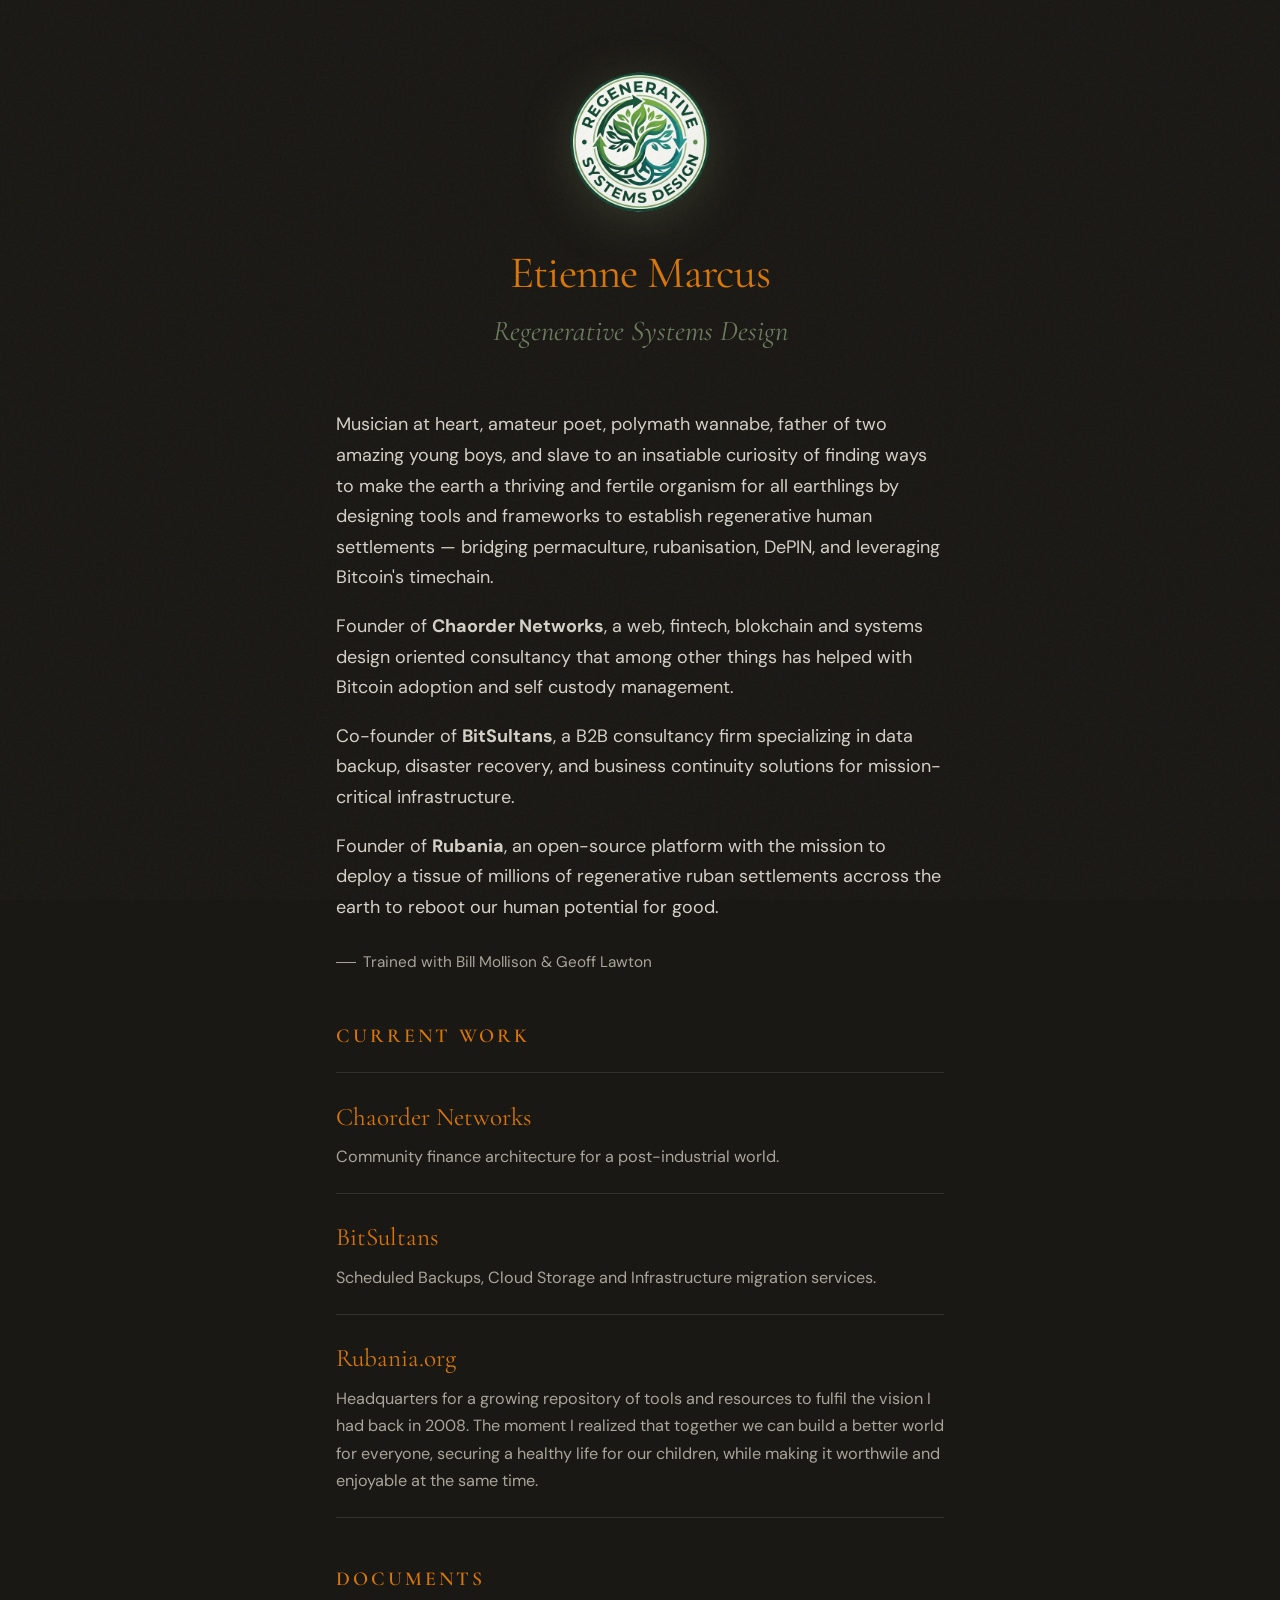
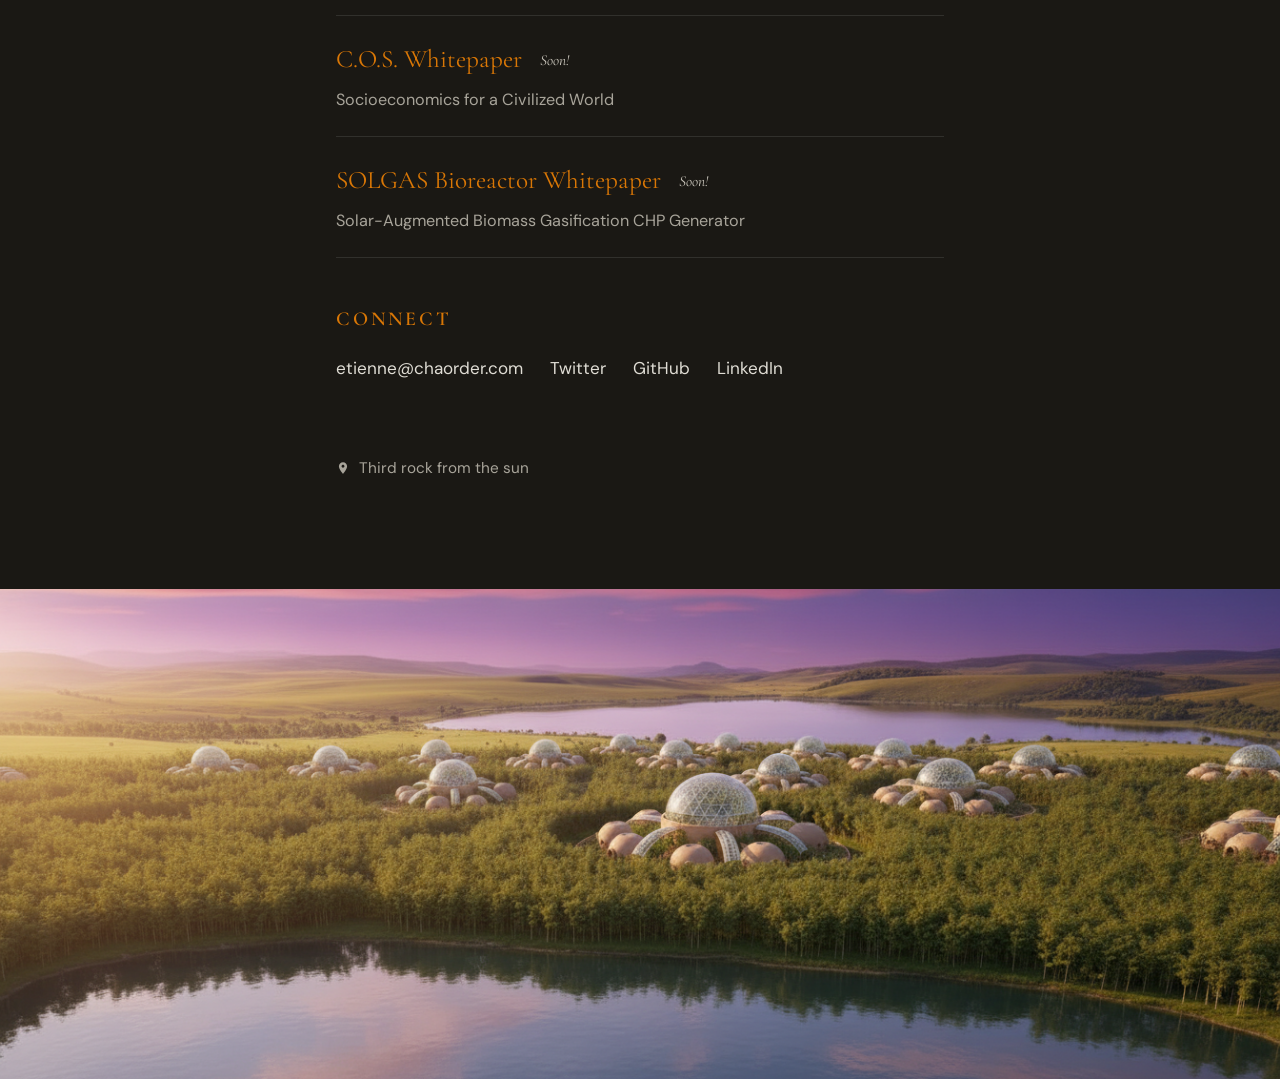
==== commit 10f36741: "Remove several projects from Current Work section Co-Authored-By: Claude Opus 4.6 (1M context) <nore" ====
--- a/index.html
+++ b/index.html
@@ -397,41 +397,10 @@
       </div>
 
       <div class="project">
-        <a href="https://marcus.financial" target="_blank" rel="noopener">
-          <div class="project-name">Marcus.Financial</div>
-          <div class="project-desc">Dashboard for agentic financial operations currently under development.</div>
-        </a>
-      </div>
-
-      <div class="project">
         <a href="https://www.rubania.org" target="_blank" rel="noopener">
           <div class="project-name">Rubania.org</div>
           <div class="project-desc">Headquarters for a growing repository of tools and resources to fulfil the vision I had back in 2008. The moment I realized that together we can build a better world for everyone, securing a healthy life for our children, while making it worthwile and enjoyable at the same time.</div>
         </a>
-      </div>
-
-      <div class="project">
-        <a href="https://gaiasapiens.org" target="_blank" rel="noopener">
-          <div class="project-name">Gaia Sapiens</div>
-          <div class="project-desc">A sanctuary for raising awarenes of how bad things really are, and how we could easily build a thriving civilization</div>
-        </a>
-      </div>
-
-      <div class="project">
-        <a href="https://www.breathing.land/" target="_blank" rel="noopener">
-          <div class="project-name">Breathing Land</div>
-          <div class="project-desc">A recurring festival that will facilitate the creation of regenerative settlements</div>
-        </a>
-      </div>
-      
-      <div class="project no-link">
-        <div class="project-name">Ruban Design Studio <span class="soon">Soon!</span></div>
-        <div class="project-desc">Regenerative settlement design & simulation tool</div>
-      </div>
-
-      <div class="project no-link">
-        <div class="project-name">Cell Operating System <span class="soon">Soon!</span></div>
-        <div class="project-desc">An Application for Human Coordination</div>
       </div>
     </section>
 
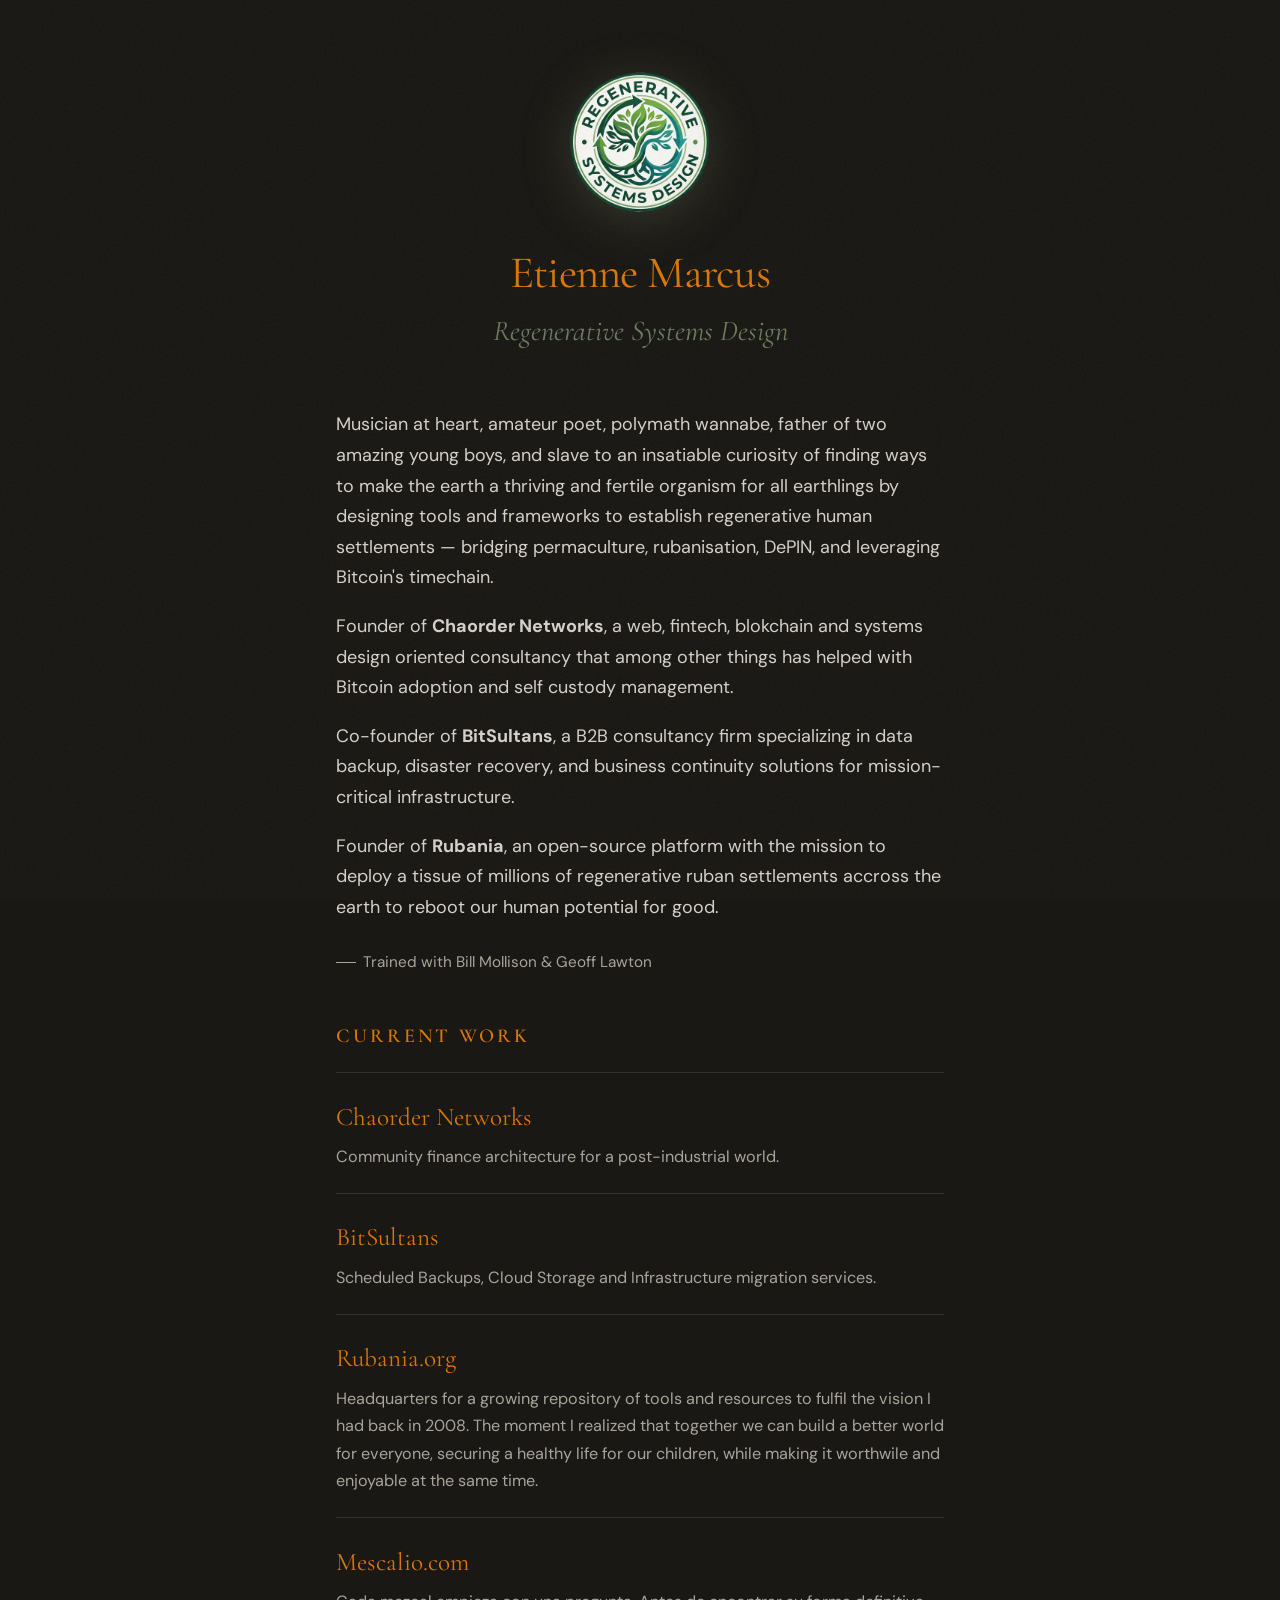
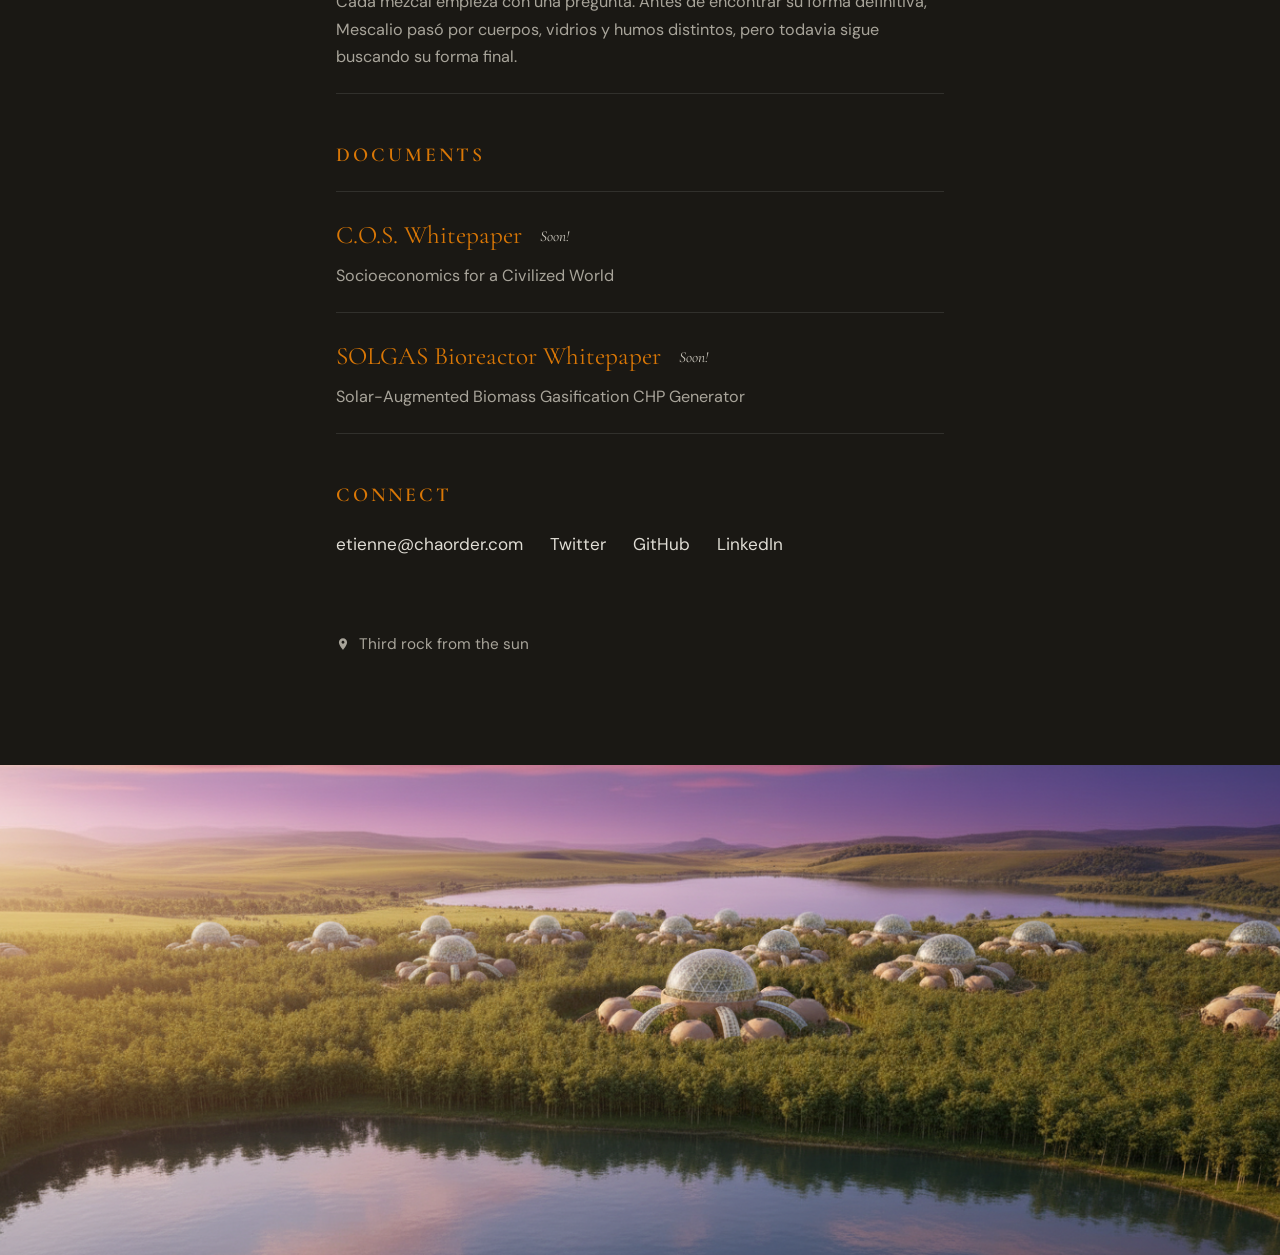
==== commit cb69672d: "Add Mescalio.com to Current Work section Co-Authored-By: Claude Opus 4.7 (1M context) <noreply@anthr" ====
--- a/index.html
+++ b/index.html
@@ -402,6 +402,13 @@
           <div class="project-desc">Headquarters for a growing repository of tools and resources to fulfil the vision I had back in 2008. The moment I realized that together we can build a better world for everyone, securing a healthy life for our children, while making it worthwile and enjoyable at the same time.</div>
         </a>
       </div>
+
+      <div class="project">
+        <a href="https://mescalio.com" target="_blank" rel="noopener">
+          <div class="project-name">Mescalio.com</div>
+          <div class="project-desc">Cada mezcal empieza con una pregunta. Antes de encontrar su forma definitiva, Mescalio pasó por cuerpos, vidrios y humos distintos, pero todavia sigue buscando su forma final.</div>
+        </a>
+      </div>
     </section>
 
     <section class="work">
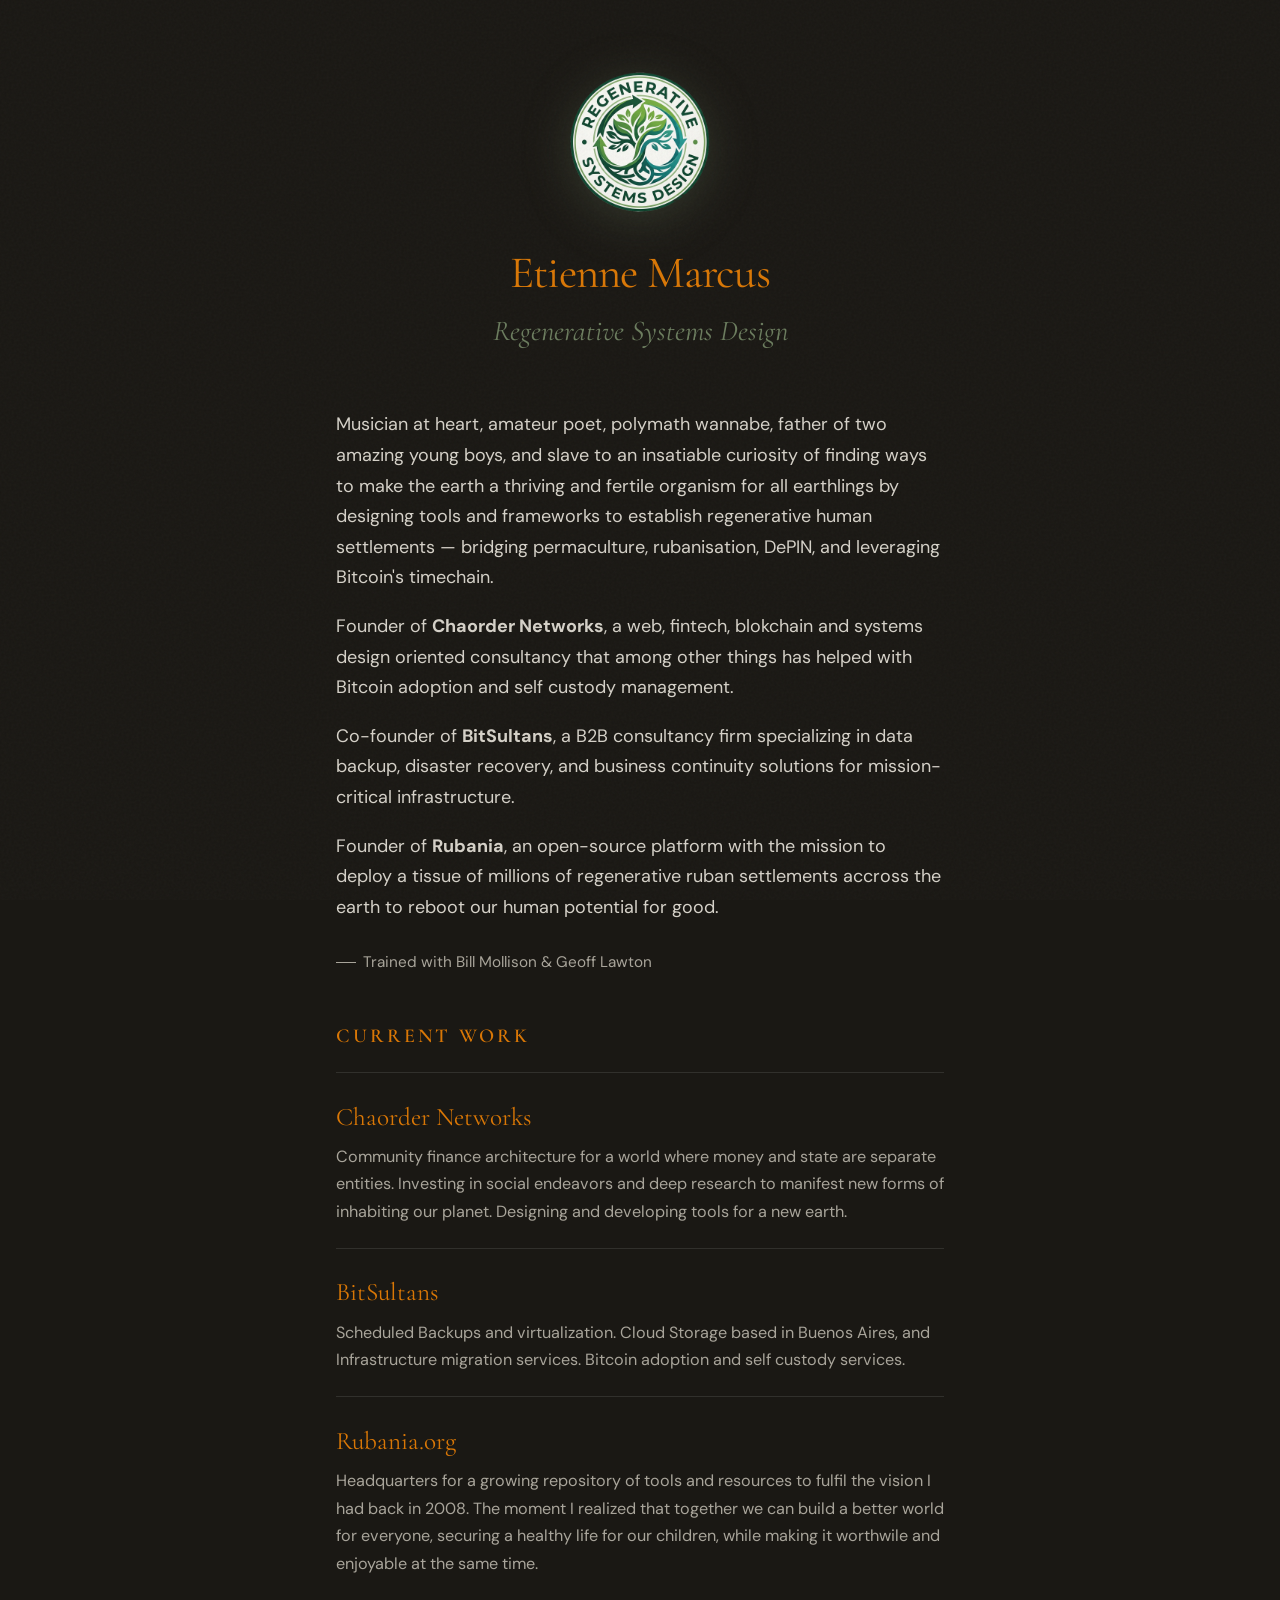
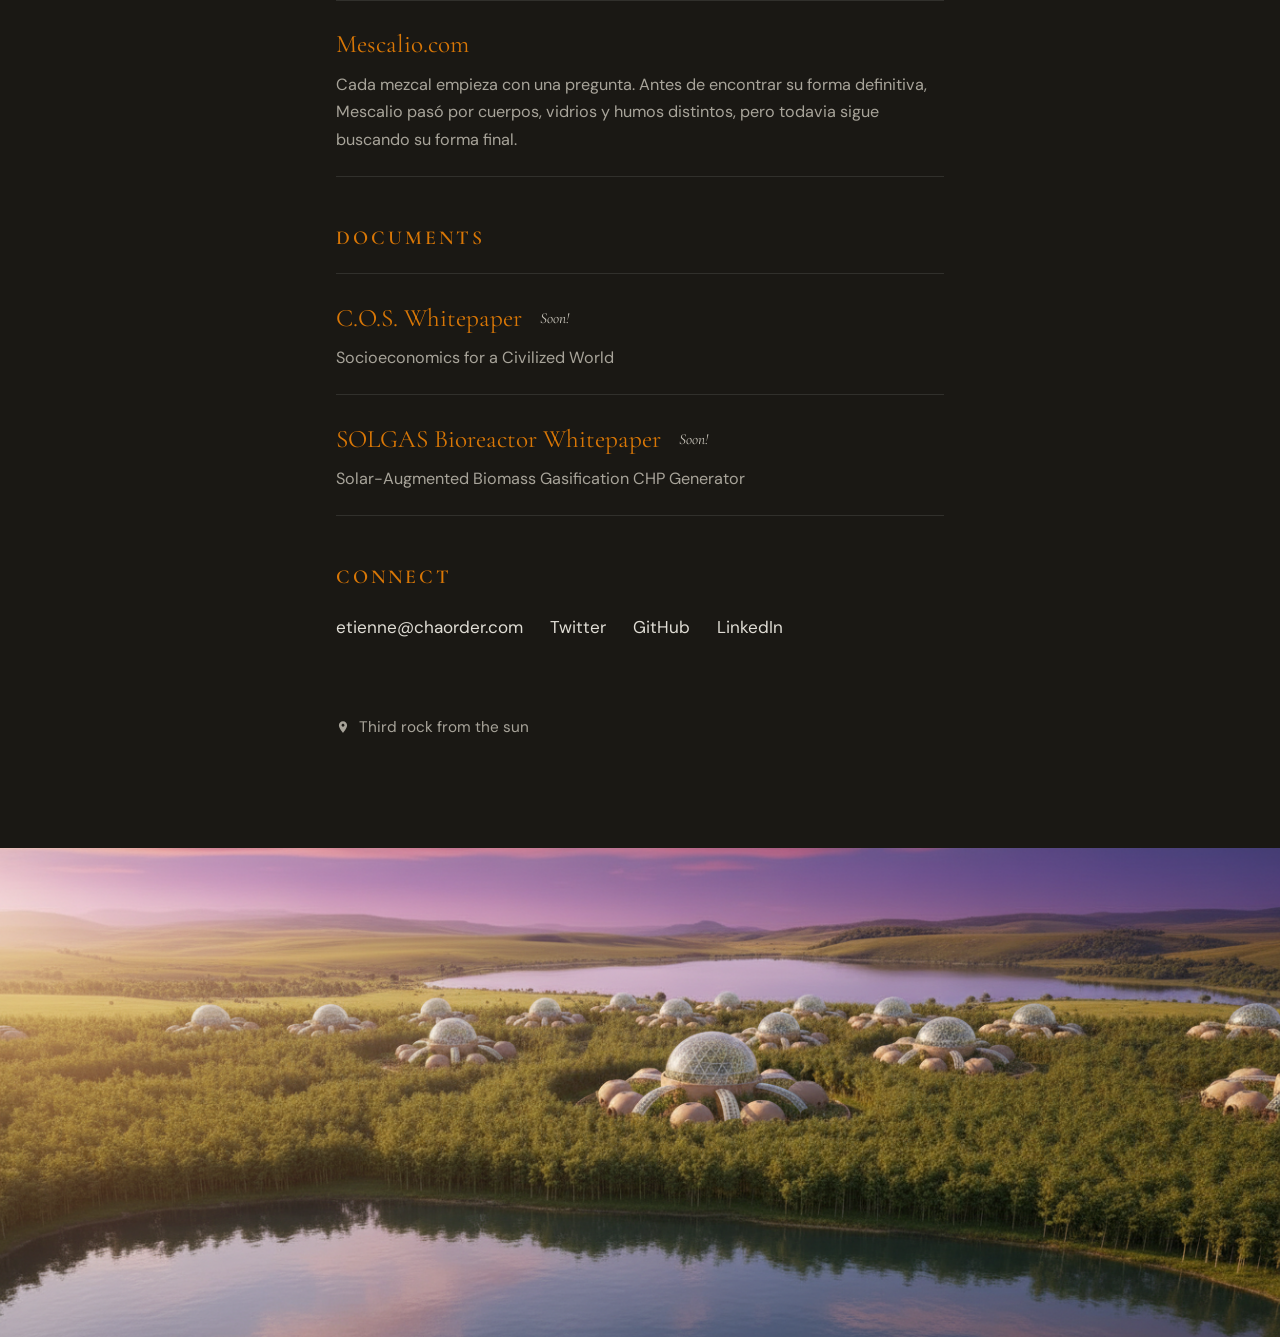
==== commit 795a2eab: "Update Chaorder and BitSultans project descriptions Co-Authored-By: Claude Opus 4.7 (1M context) <no" ====
--- a/index.html
+++ b/index.html
@@ -385,14 +385,14 @@
       <div class="project">
         <a href="https://chaorder.com" target="_blank" rel="noopener">
           <div class="project-name">Chaorder Networks</div>
-          <div class="project-desc">Community finance architecture for a post-industrial world.</div>
+          <div class="project-desc">Community finance architecture for a world where money and state are separate entities. Investing in social endeavors and deep research to manifest new forms of inhabiting our planet. Designing and developing tools for a new earth.</div>
         </a>
       </div>
 
       <div class="project">
         <a href="https://www.bitsultans.it/" target="_blank" rel="noopener">
           <div class="project-name">BitSultans</div>
-          <div class="project-desc">Scheduled Backups, Cloud Storage and Infrastructure migration services.</div>
+          <div class="project-desc">Scheduled Backups and virtualization. Cloud Storage based in Buenos Aires, and Infrastructure migration services. Bitcoin adoption and self custody services.</div>
         </a>
       </div>
 
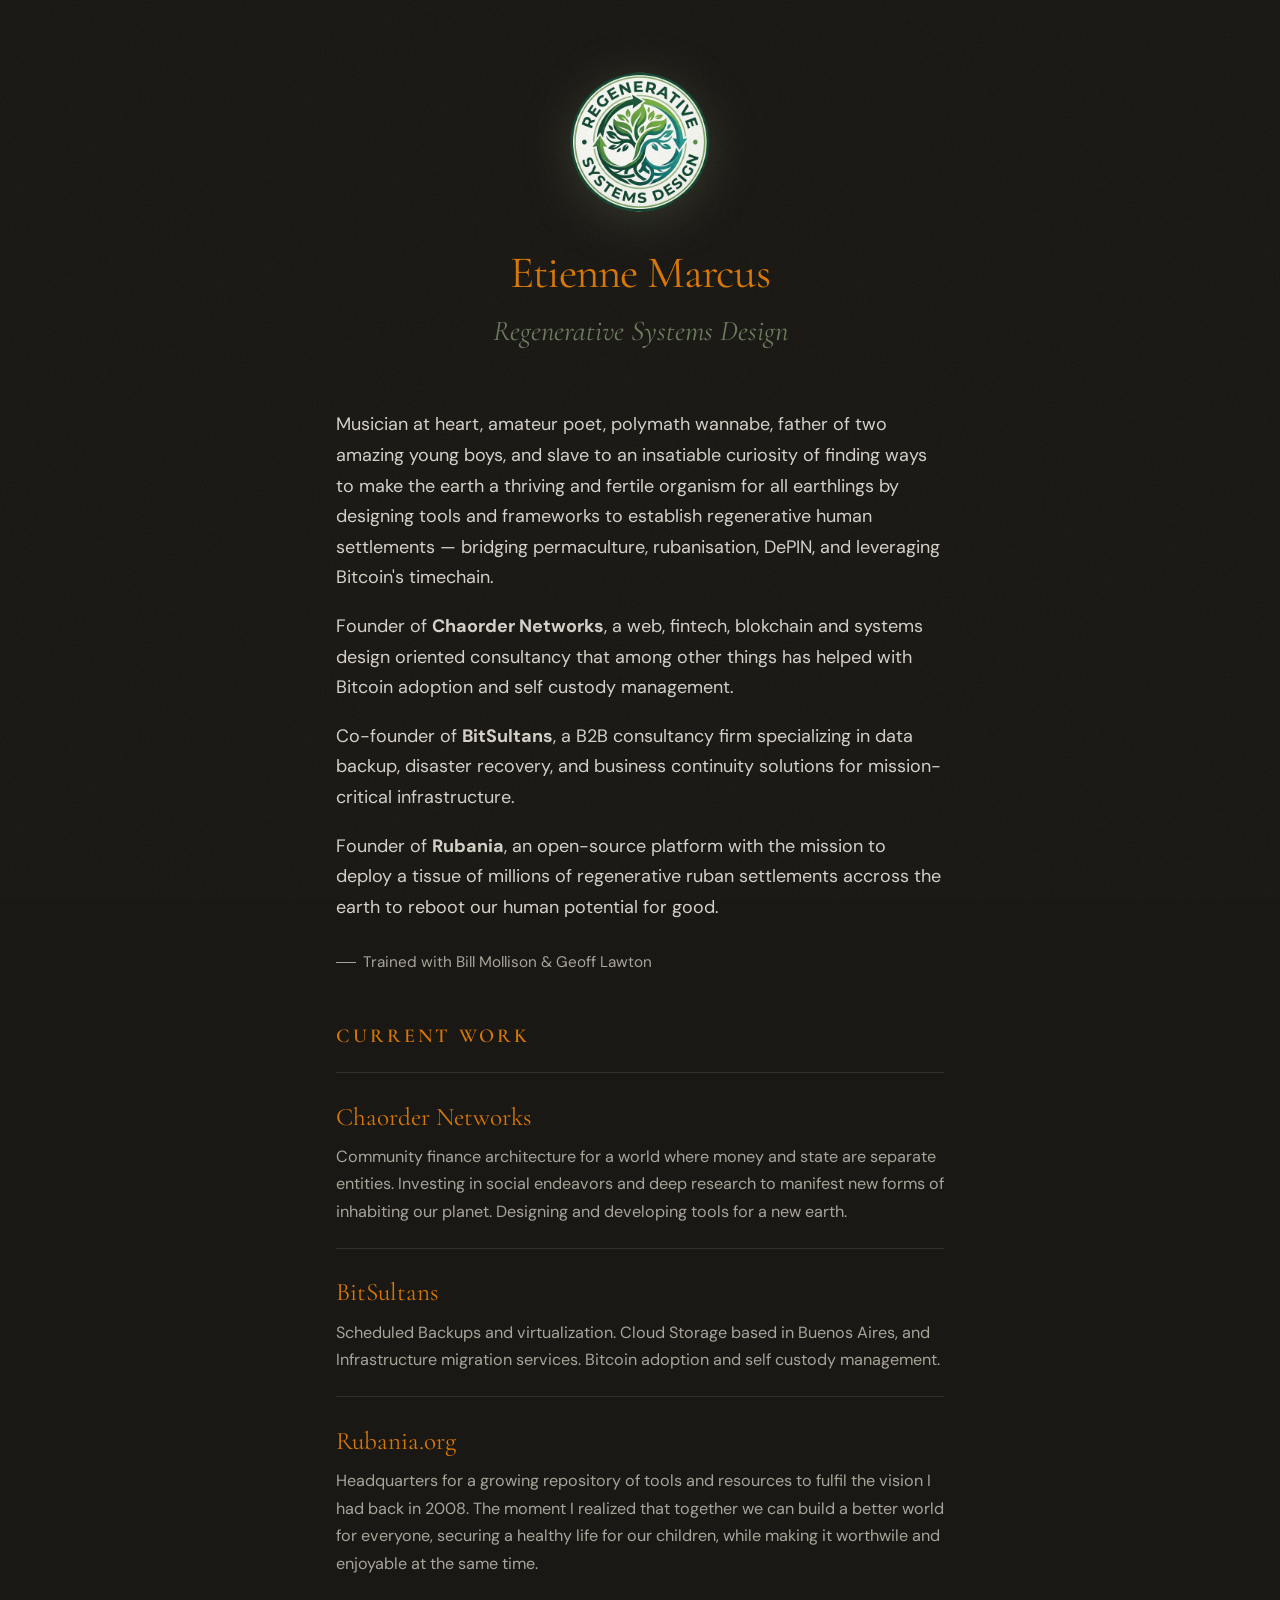
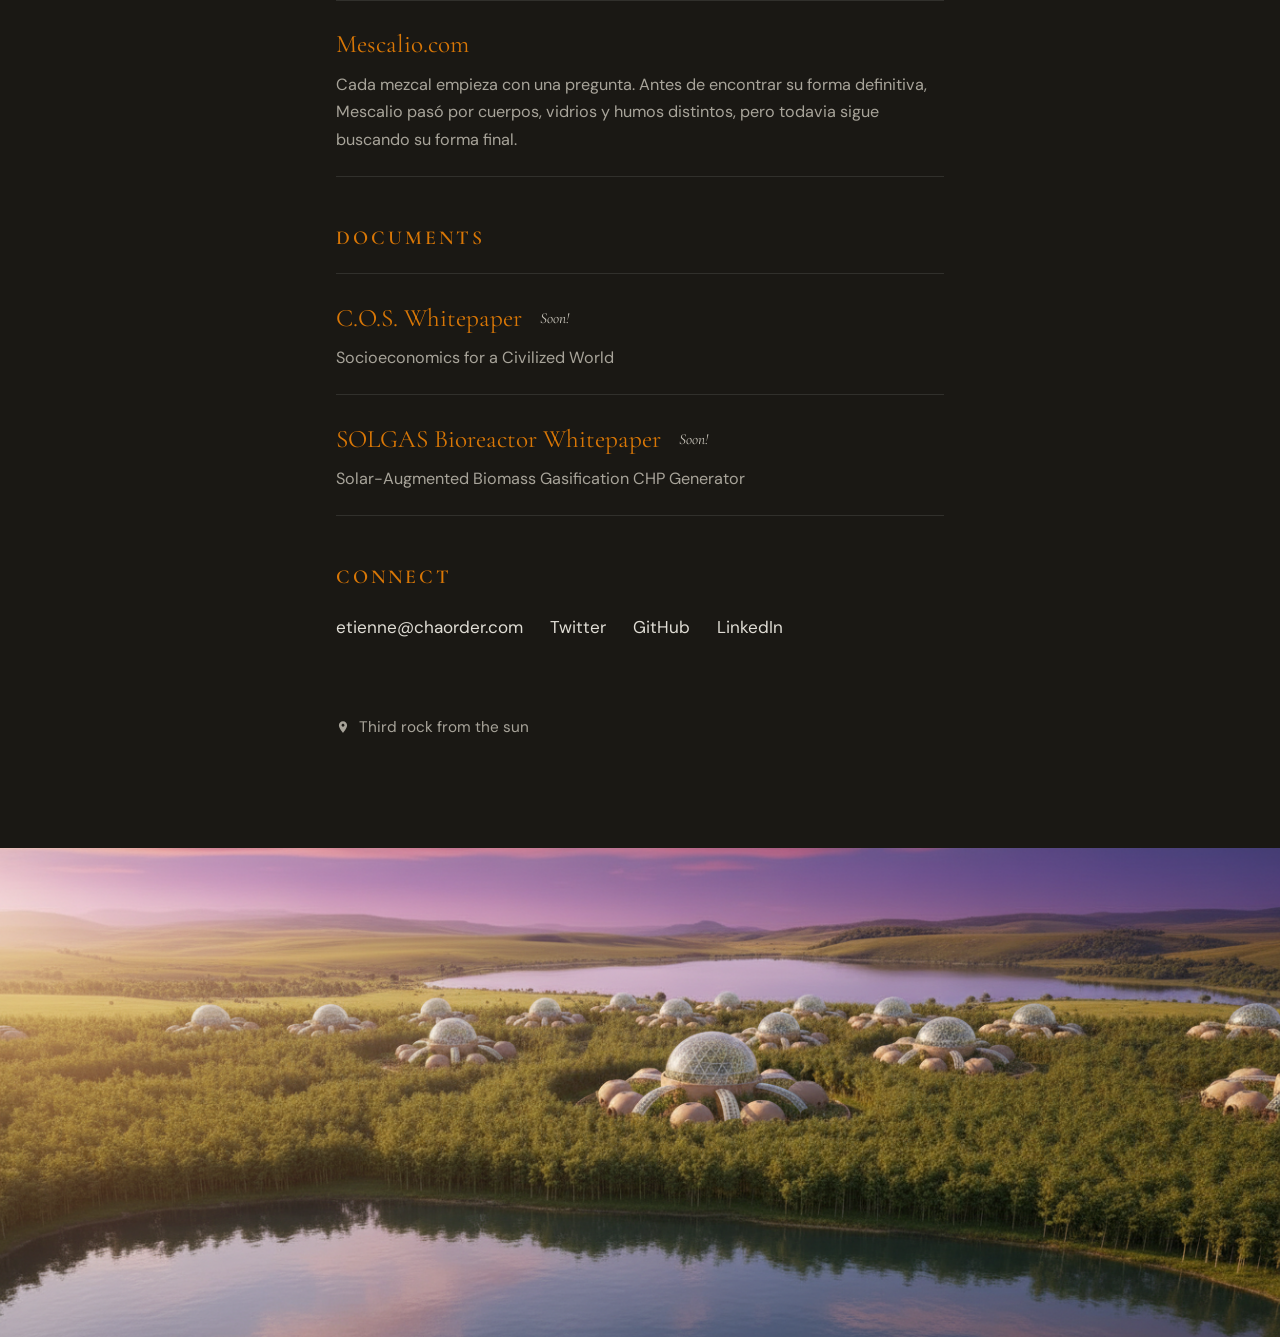
==== commit 507b8104: "Refine BitSultans description wording Co-Authored-By: Claude Opus 4.7 (1M context) <noreply@anthropi" ====
--- a/index.html
+++ b/index.html
@@ -392,7 +392,7 @@
       <div class="project">
         <a href="https://www.bitsultans.it/" target="_blank" rel="noopener">
           <div class="project-name">BitSultans</div>
-          <div class="project-desc">Scheduled Backups and virtualization. Cloud Storage based in Buenos Aires, and Infrastructure migration services. Bitcoin adoption and self custody services.</div>
+          <div class="project-desc">Scheduled Backups and virtualization. Cloud Storage based in Buenos Aires, and Infrastructure migration services. Bitcoin adoption and self custody management.</div>
         </a>
       </div>
 
